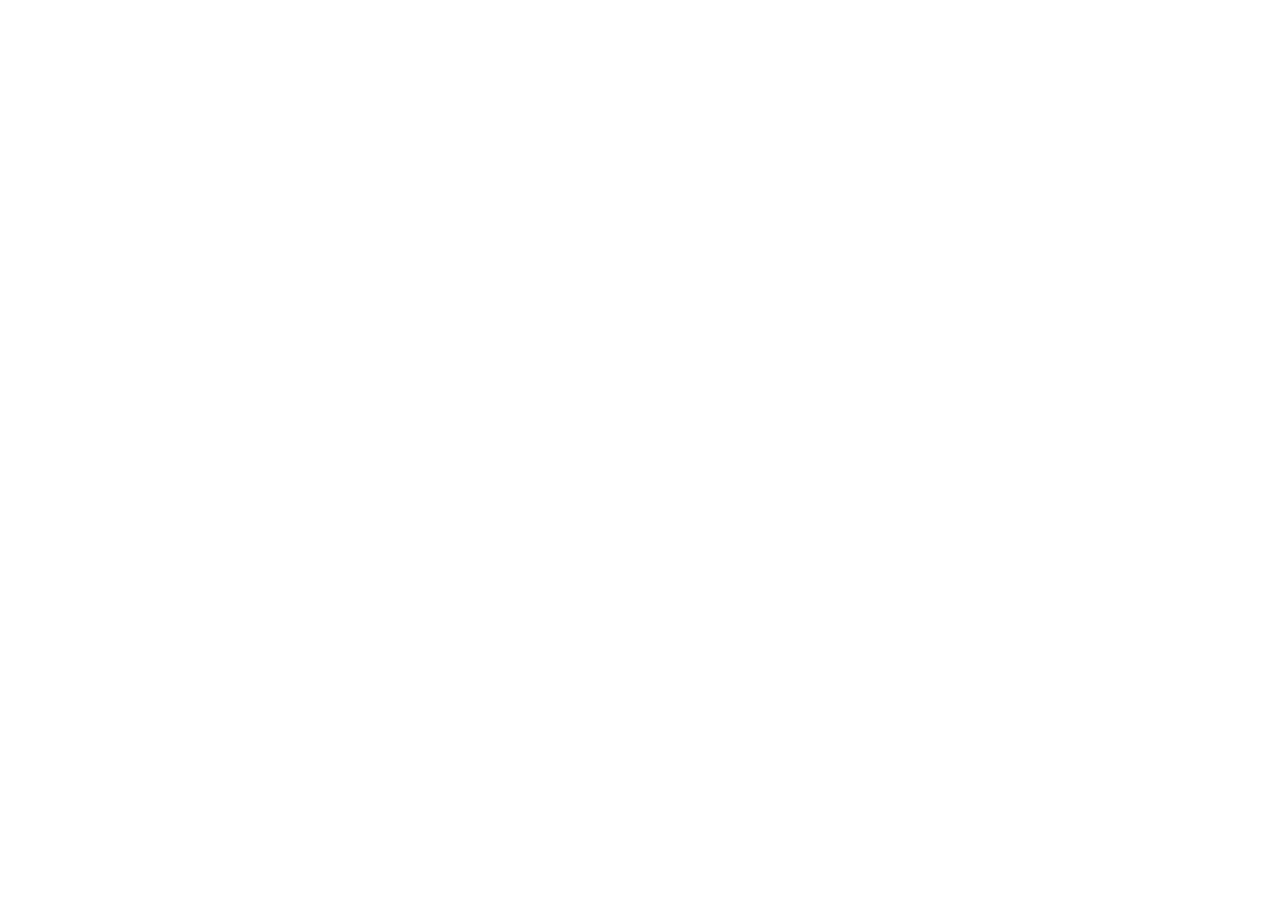
==== index.html @ 02e63d6b "teste" ====
<!DOCTYPE html>
<html lang="pt-br">
<head>
    <meta charset="UTF-8">
    <meta name="viewport" content="width=device-width, initial-scale=1.0">
    <title>Home</title>
    <script type="module" src="js/main.js"></script>
</head>
<body>
   <H1></H1>
</body>
</html>
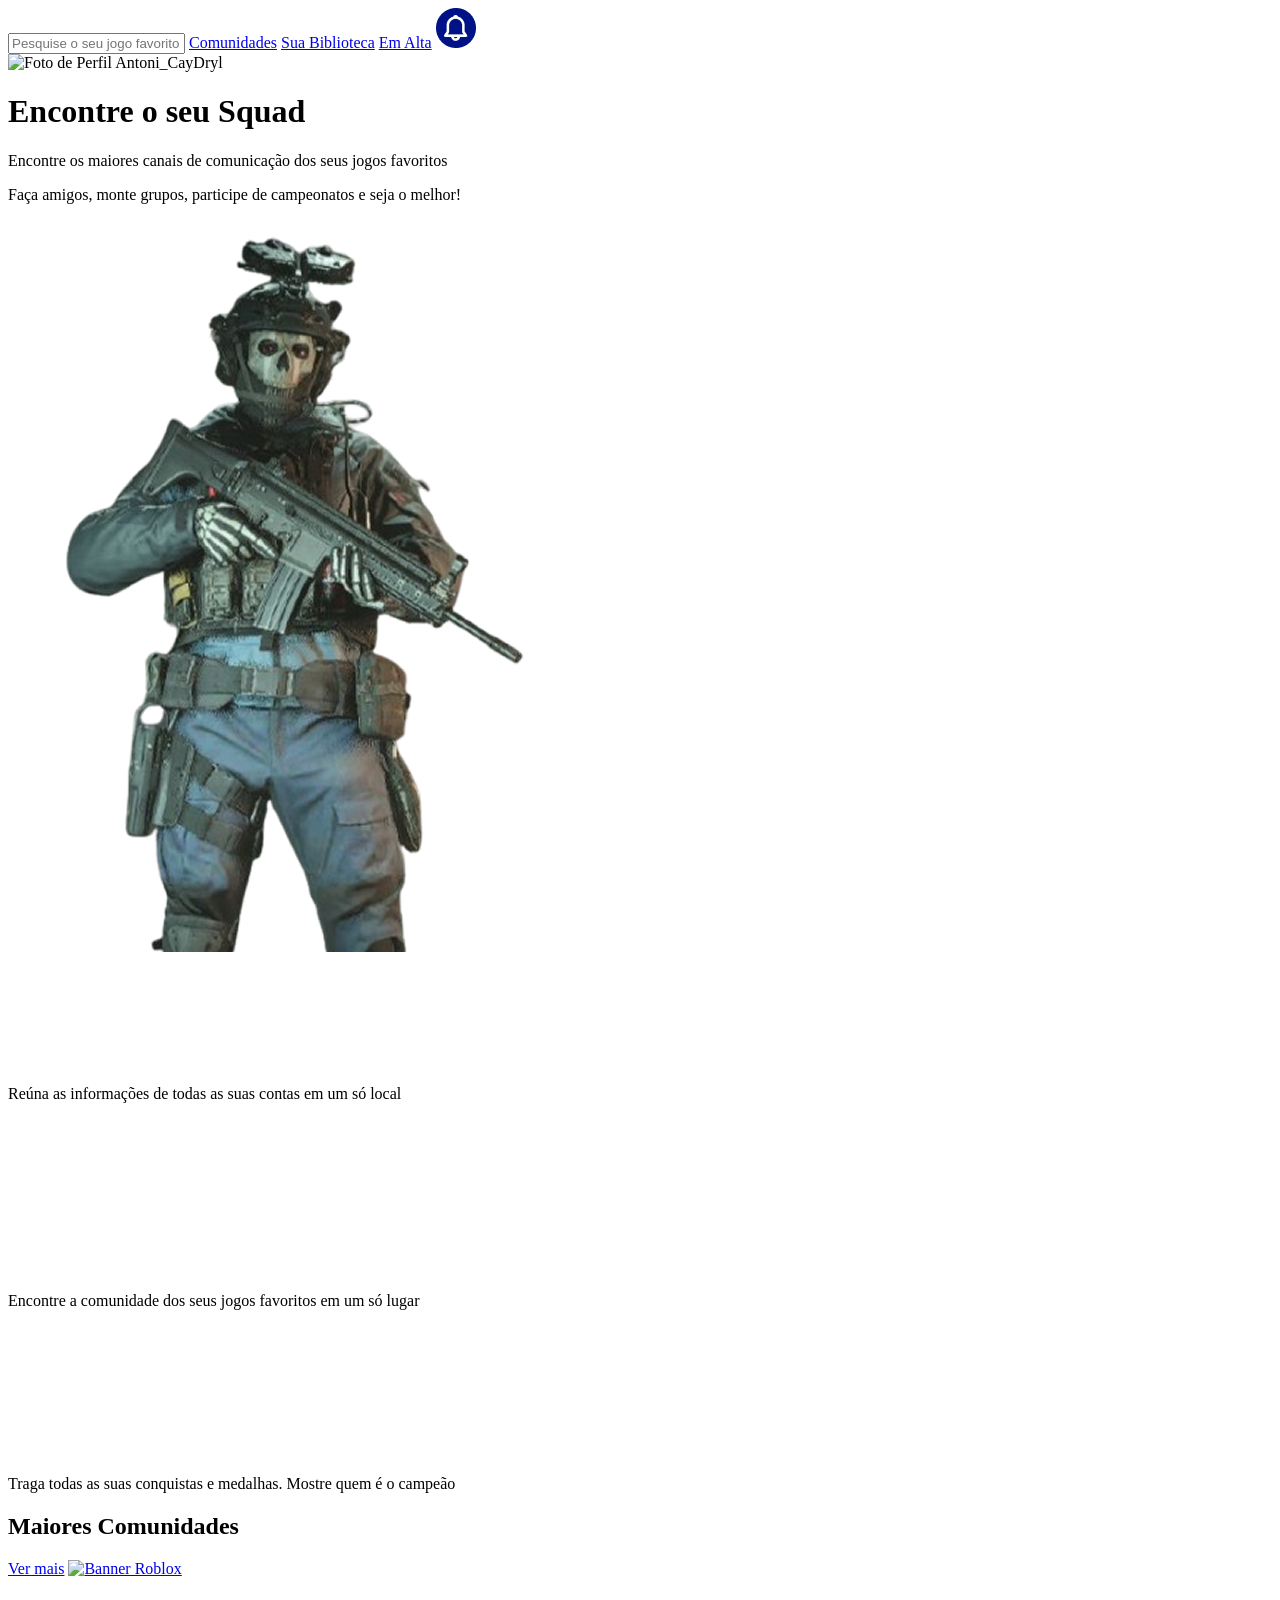
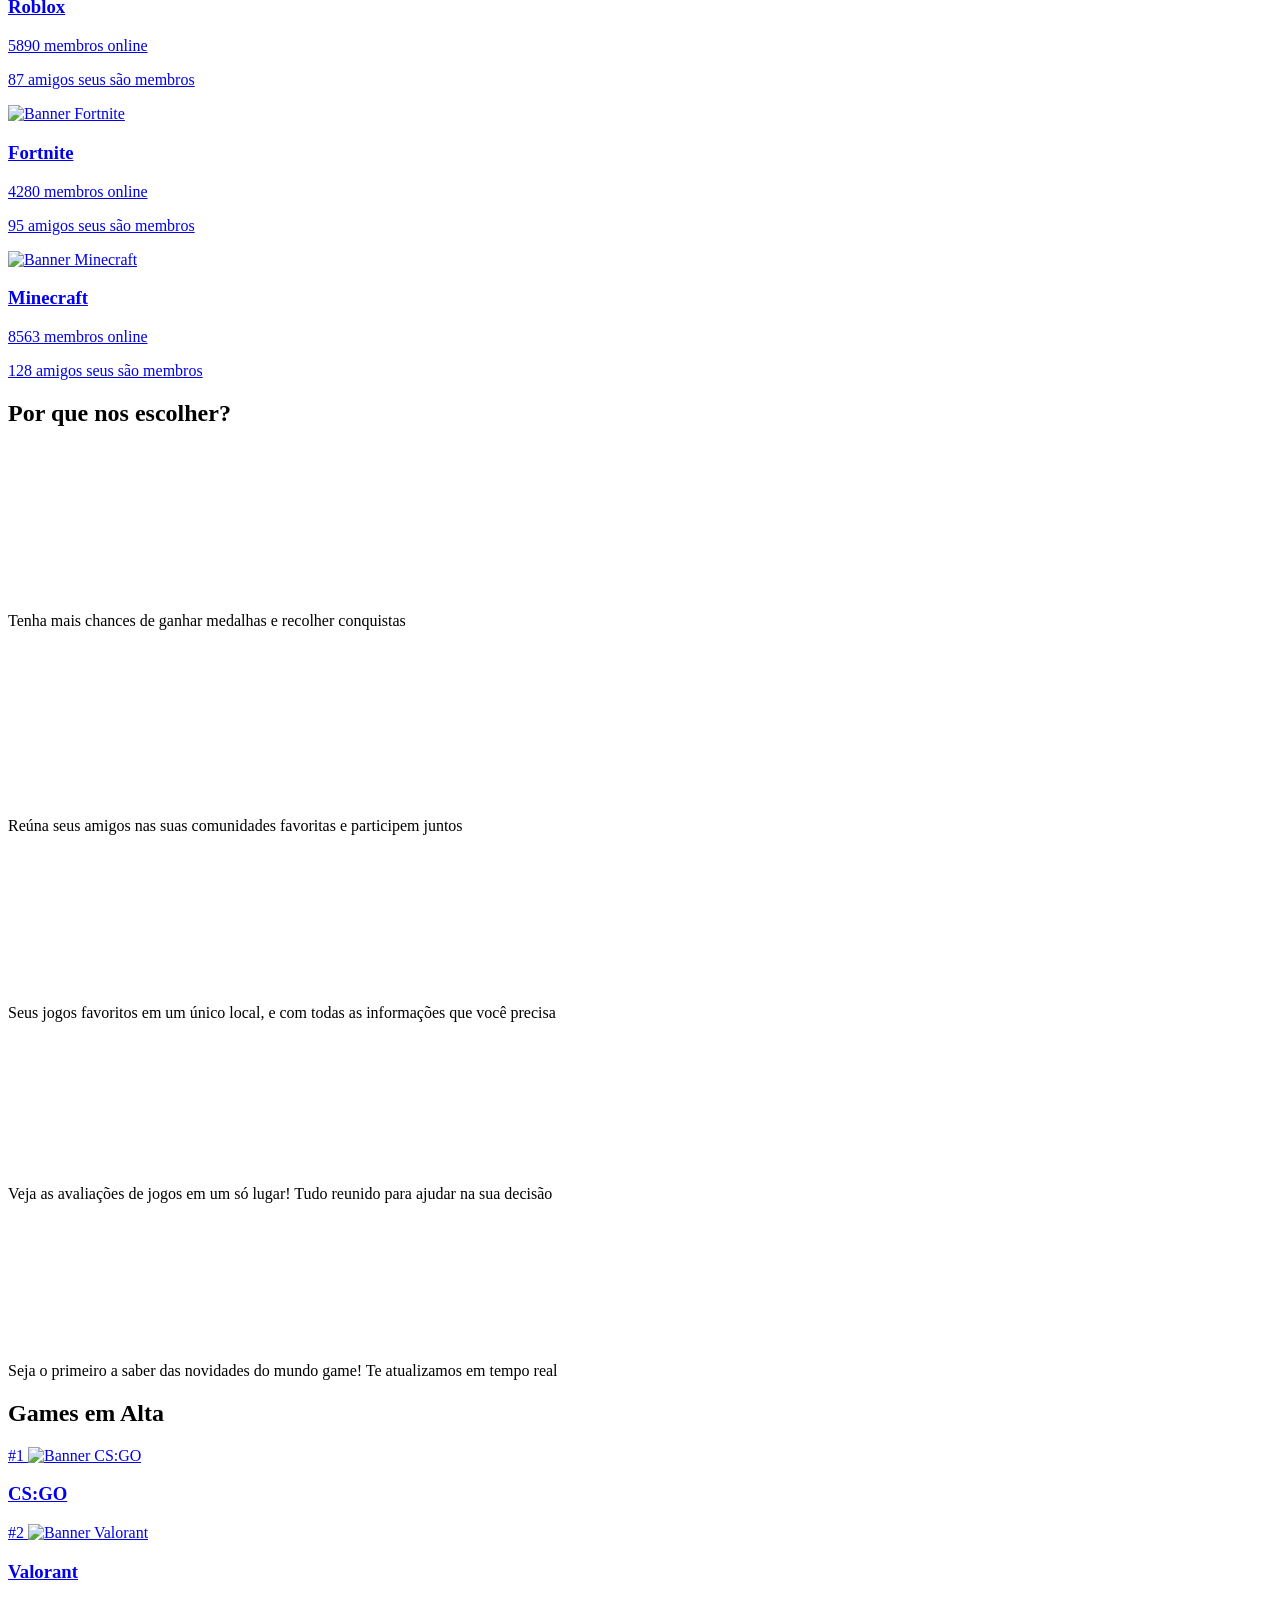
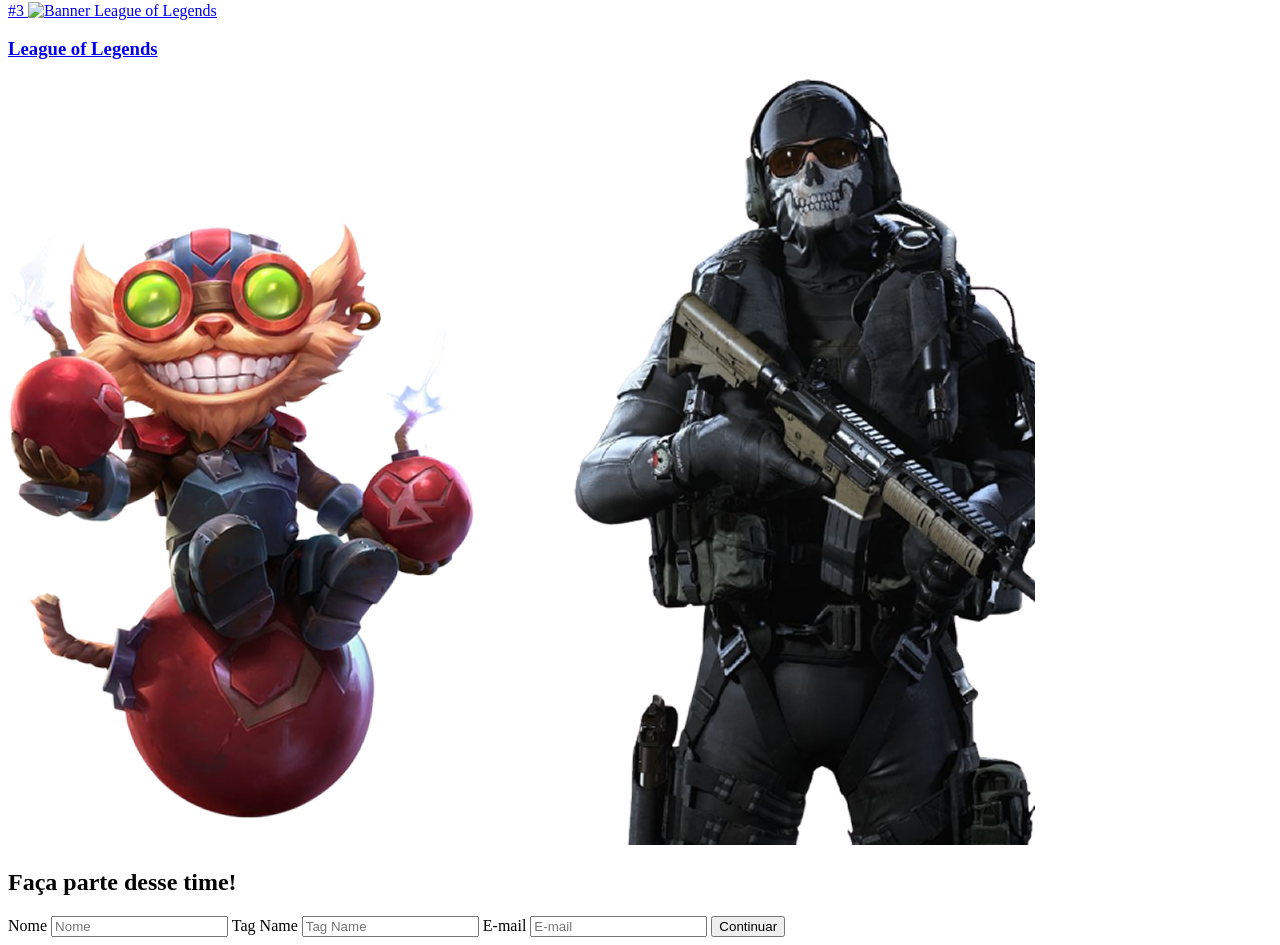
==== commit ad2e1414: "Feat: Pages HTML, Home HTML and Images" ====
--- a/index.html
+++ b/index.html
@@ -7,6 +7,149 @@
     <script type="module" src="js/main.js"></script>
 </head>
 <body>
-   <H1></H1>
+    
+    <nav>
+        <input id="pesquisa" type="text" placeholder="Pesquise o seu jogo favorito">
+ 
+        <a href="pages/comunidades.html">Comunidades</a>
+        <a href="pages/biblioteca.html">Sua Biblioteca</a>
+        <a href="pages/emAlta.html">Em Alta</a>
+ 
+        <img src="assets/notification-icon.png" alt="Ícone de Notificação">
+        
+        <div class="perfil">
+            <img src="assets/profile-photo-img.png" alt="Foto de Perfil">
+            <span>Antoni_CayDryl</span>
+        </div>
+    </nav>
+ 
+    <header>
+            <h1>Encontre o seu Squad</h1>
+            <p>Encontre os maiores canais de comunicação dos seus jogos favoritos</p>
+            <p>Faça amigos, monte grupos, participe de campeonatos e seja o melhor!</p>
+ 
+        <img src="assets/header-img.png" alt="Personagem Hero">
+    </header>
+ 
+    <section id="diferenciais">
+        <div class="diferenciais__card">
+                <img src="assets/riotGames-icon.png" alt="Logo Riot Games">
+                <img src="assets/epicgames-icon.png" alt="Logo Epic Games">
+                <img src="assets/steam-icon.png" alt="Logo Steam">
+            <p>Reúna as informações de todas as suas contas em um só local</p>
+        </div>
+ 
+        <div class="diferenciais__card">
+            <img src="assets/joystick-icon.png" alt="Ícone JoyStick">
+            <p>Encontre a comunidade dos seus jogos favoritos em um só lugar</p>
+        </div>
+ 
+        <div class="diferenciais__card">
+            <img src="assets/reward-icon.png" alt="Ícone de Recompensa">
+            <p>Traga todas as suas conquistas e medalhas. Mostre quem é o campeão</p>
+        </div>
+    </section>
+ 
+    <section id="maiores-comunidades">
+            <h2>Maiores Comunidades</h2>
+            <a href="pages/comunidades.html">Ver mais</a>
+ 
+            <a href="#">
+                <img src="#" alt="Banner Roblox">
+                    <h3>Roblox</h3>
+                    <p>5890 membros online</p>
+                    <p>87 amigos seus são membros</p>
+            </a>
+ 
+            <a href="#">
+                <img src="#" alt="Banner Fortnite">
+                    <h3>Fortnite</h3>
+                    <p>4280 membros online</p>
+                    <p>95 amigos seus são membros</p>
+            </a>
+ 
+            <a href="#">
+                <img src="#" alt="Banner Minecraft">
+                    <h3>Minecraft</h3>
+                    <p>8563 membros online</p>
+                    <p>128 amigos seus são membros</p>
+            </a>
+    </section>
+
+    <section id="motivo">
+        <h2>Por que nos escolher?</h2>
+ 
+            <div class="motivo__card">
+                <img src="assets/medal-icon.png" alt="Ícone Medalha">
+                <p>Tenha mais chances de ganhar medalhas e recolher conquistas</p>
+            </div>
+ 
+            <div class="motivo__card">
+                <img src="assets/people-icon.png" alt="Ícone Pessoas">
+                <p>Reúna seus amigos nas suas comunidades favoritas e participem juntos</p>
+            </div>
+ 
+            <div class="motivo__card">
+                <img src="assets/joystick2-icon.png" alt="Ícone Controle">
+                <p>Seus jogos favoritos em um único local, e com todas as informações que você precisa</p>
+            </div>
+ 
+            <div class="motivo__card">
+                <img src="assets/comment-icon.png" alt="Ícone Comentário">
+                <p>Veja as avaliações de jogos em um só lugar! Tudo reunido para ajudar na sua decisão</p>
+            </div>
+ 
+            <div class="motivo__card">
+                <img src="assets/information-icon.png" alt="Ícone de Informação">
+                <p>Seja o primeiro a saber das novidades do mundo game! Te atualizamos em tempo real</p>
+            </div>
+    </section>
+
+    <section id="games-em-alta">
+        <h2>Games em Alta</h2>
+ 
+            <a href="#">
+                <span class="games-em-alta__ranking">#1</span>
+                <img src="#" alt="Banner CS:GO">
+                <h3>CS:GO</h3>
+            </a>
+ 
+            <a href="#">
+                <span class="games-em-alta__ranking">#2</span>
+                <img src="#" alt="Banner Valorant">
+                <h3>Valorant</h3>
+            </a>
+ 
+            <a href="#">
+                <span class="games-em-alta__ranking">#3</span>
+                <img src="#" alt="Banner League of Legends">
+                <h3>League of Legends</h3>
+            </a>
+    </section>
+
+    <section id="cadastro">
+        <img src="assets/characterZiggs-img.png" alt="Personagem Ziggs">
+        <img src="assets/characterGhost-img.png" alt="Personagem">
+ 
+            <h2>Faça parte desse time!</h2>
+ 
+            <form action="#" method="post">
+                    <label for="nome">Nome</label>
+                    <input type="text" id="nome" name="nome" placeholder="Nome" required>
+         
+                    <label for="tagName">Tag Name</label>
+                    <input type="text" id="tagName" name="tagName" placeholder="Tag Name" required>
+   
+                    <label for="email">E-mail</label>
+                    <input type="email" id="email" name="email" placeholder="E-mail" required>
+                <button type="submit">Continuar</button>
+            </form>
+    </section>
+ 
+ 
+    <footer>
+
+    </footer>
+ 
 </body>
 </html>
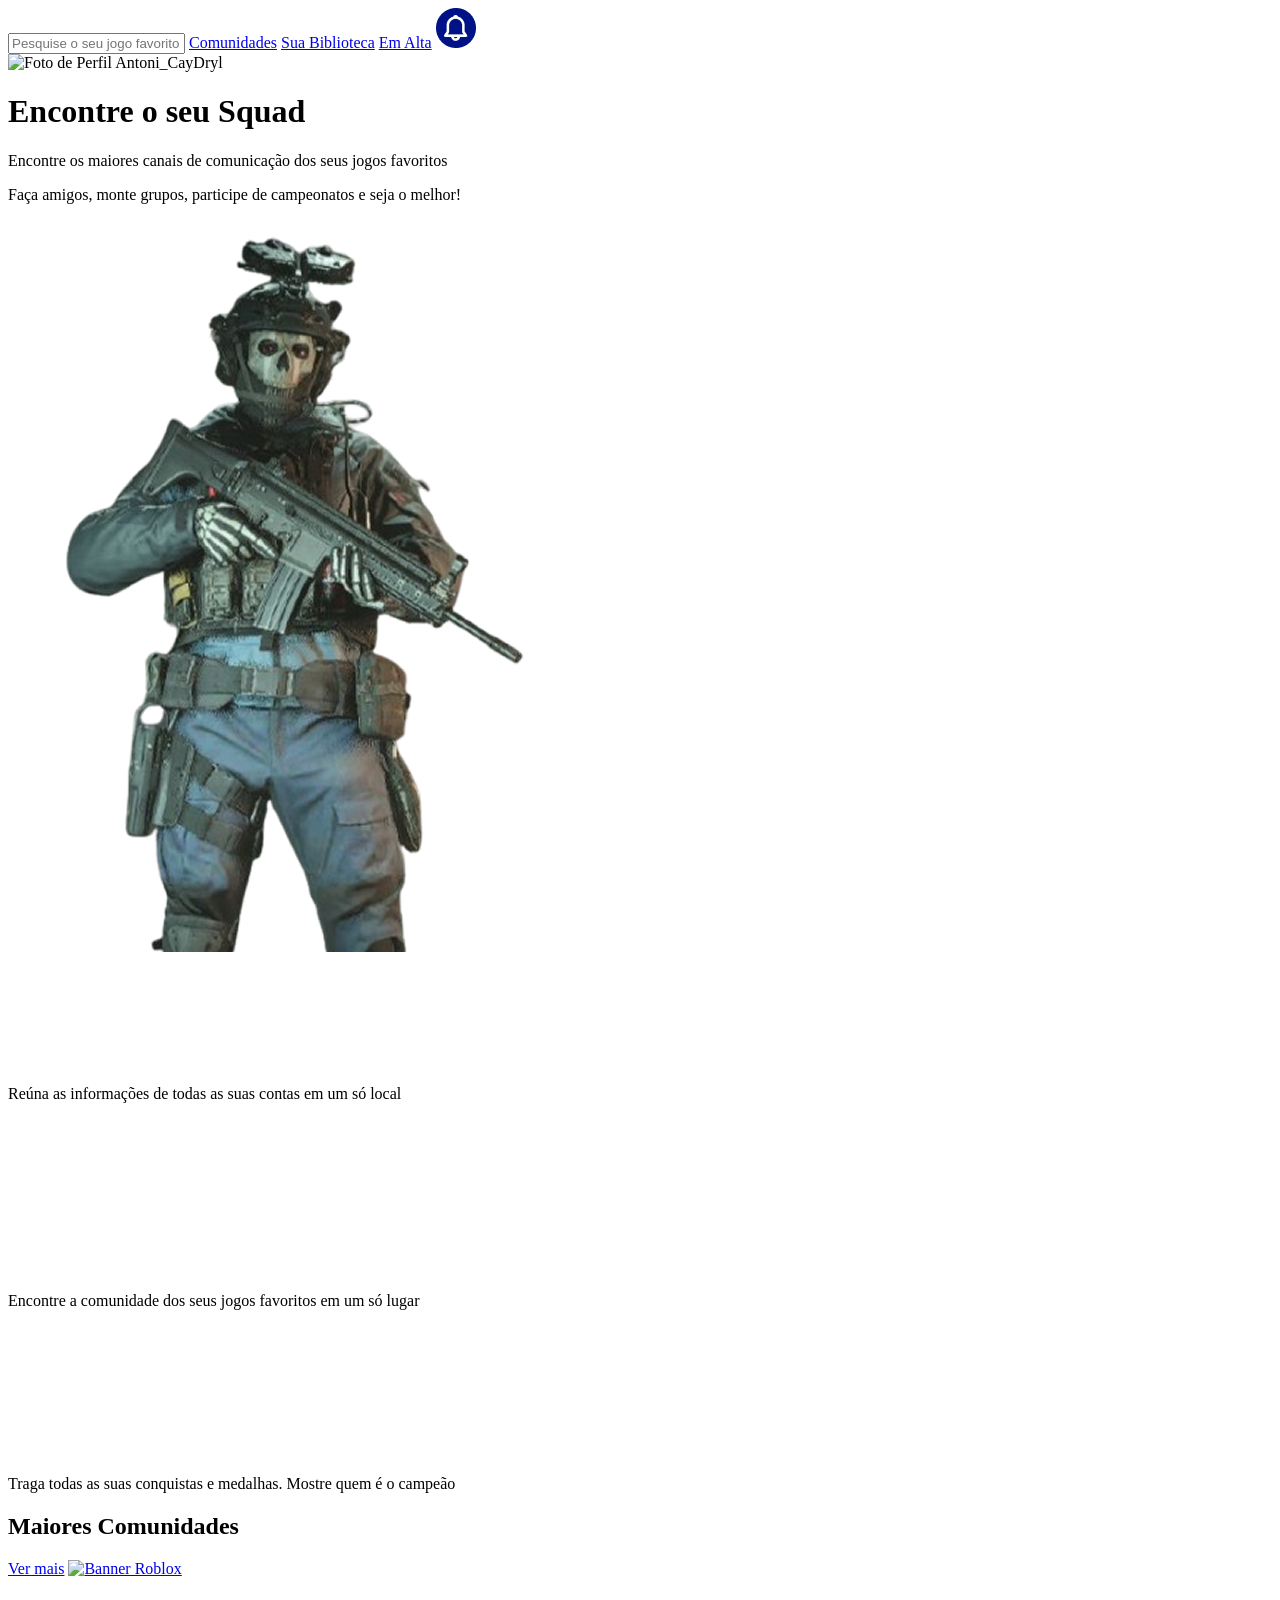
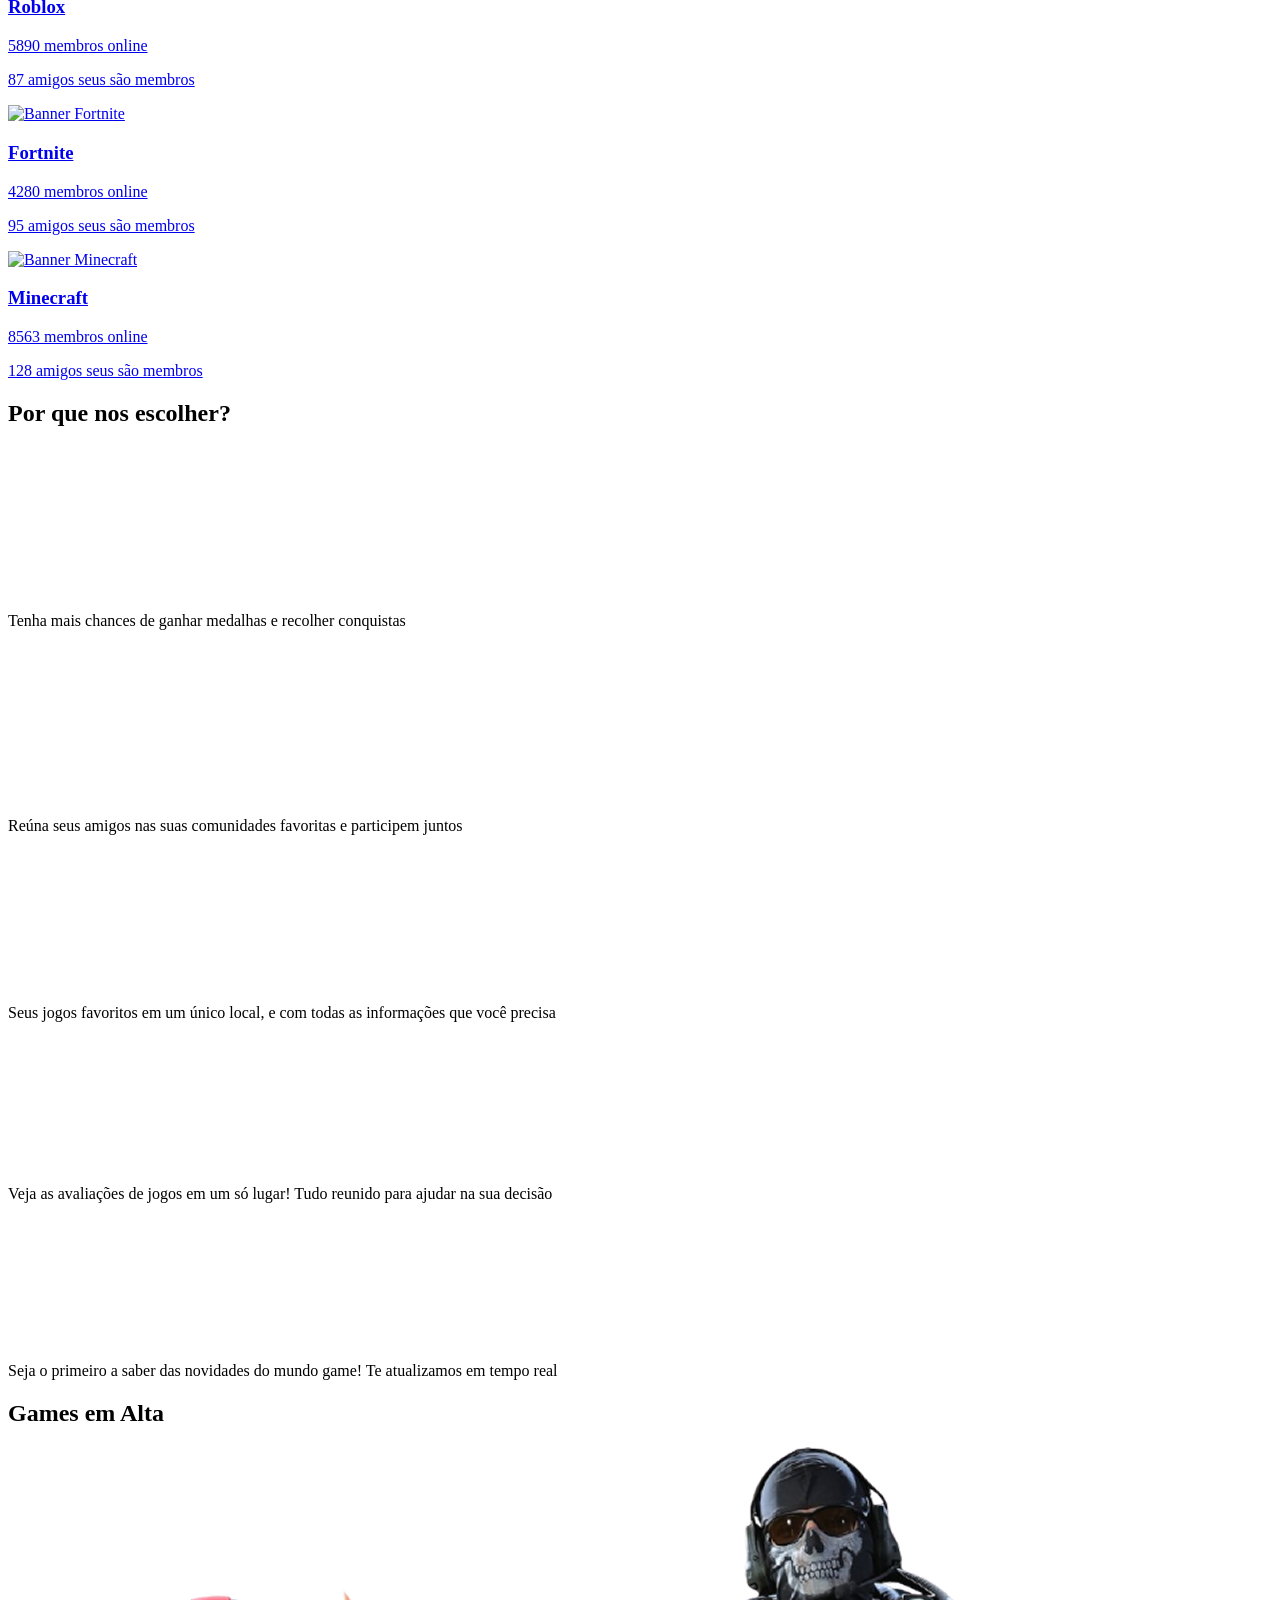
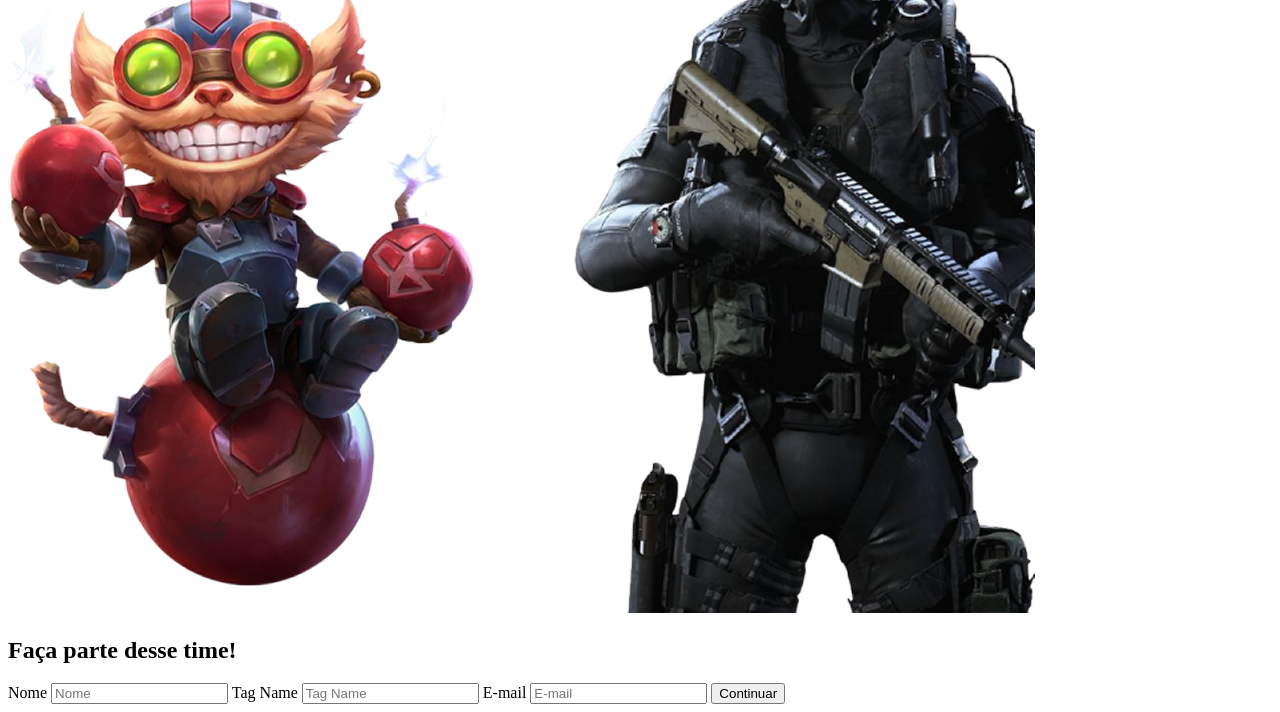
==== commit 6787781c: "feat: api request render featured games" ====
--- a/index.html
+++ b/index.html
@@ -107,7 +107,7 @@
 
     <section id="games-em-alta">
         <h2>Games em Alta</h2>
- 
+        <!--  
             <a href="#">
                 <span class="games-em-alta__ranking">#1</span>
                 <img src="#" alt="Banner CS:GO">
@@ -124,7 +124,8 @@
                 <span class="games-em-alta__ranking">#3</span>
                 <img src="#" alt="Banner League of Legends">
                 <h3>League of Legends</h3>
-            </a>
+            </a> 
+        -->
     </section>
 
     <section id="cadastro">
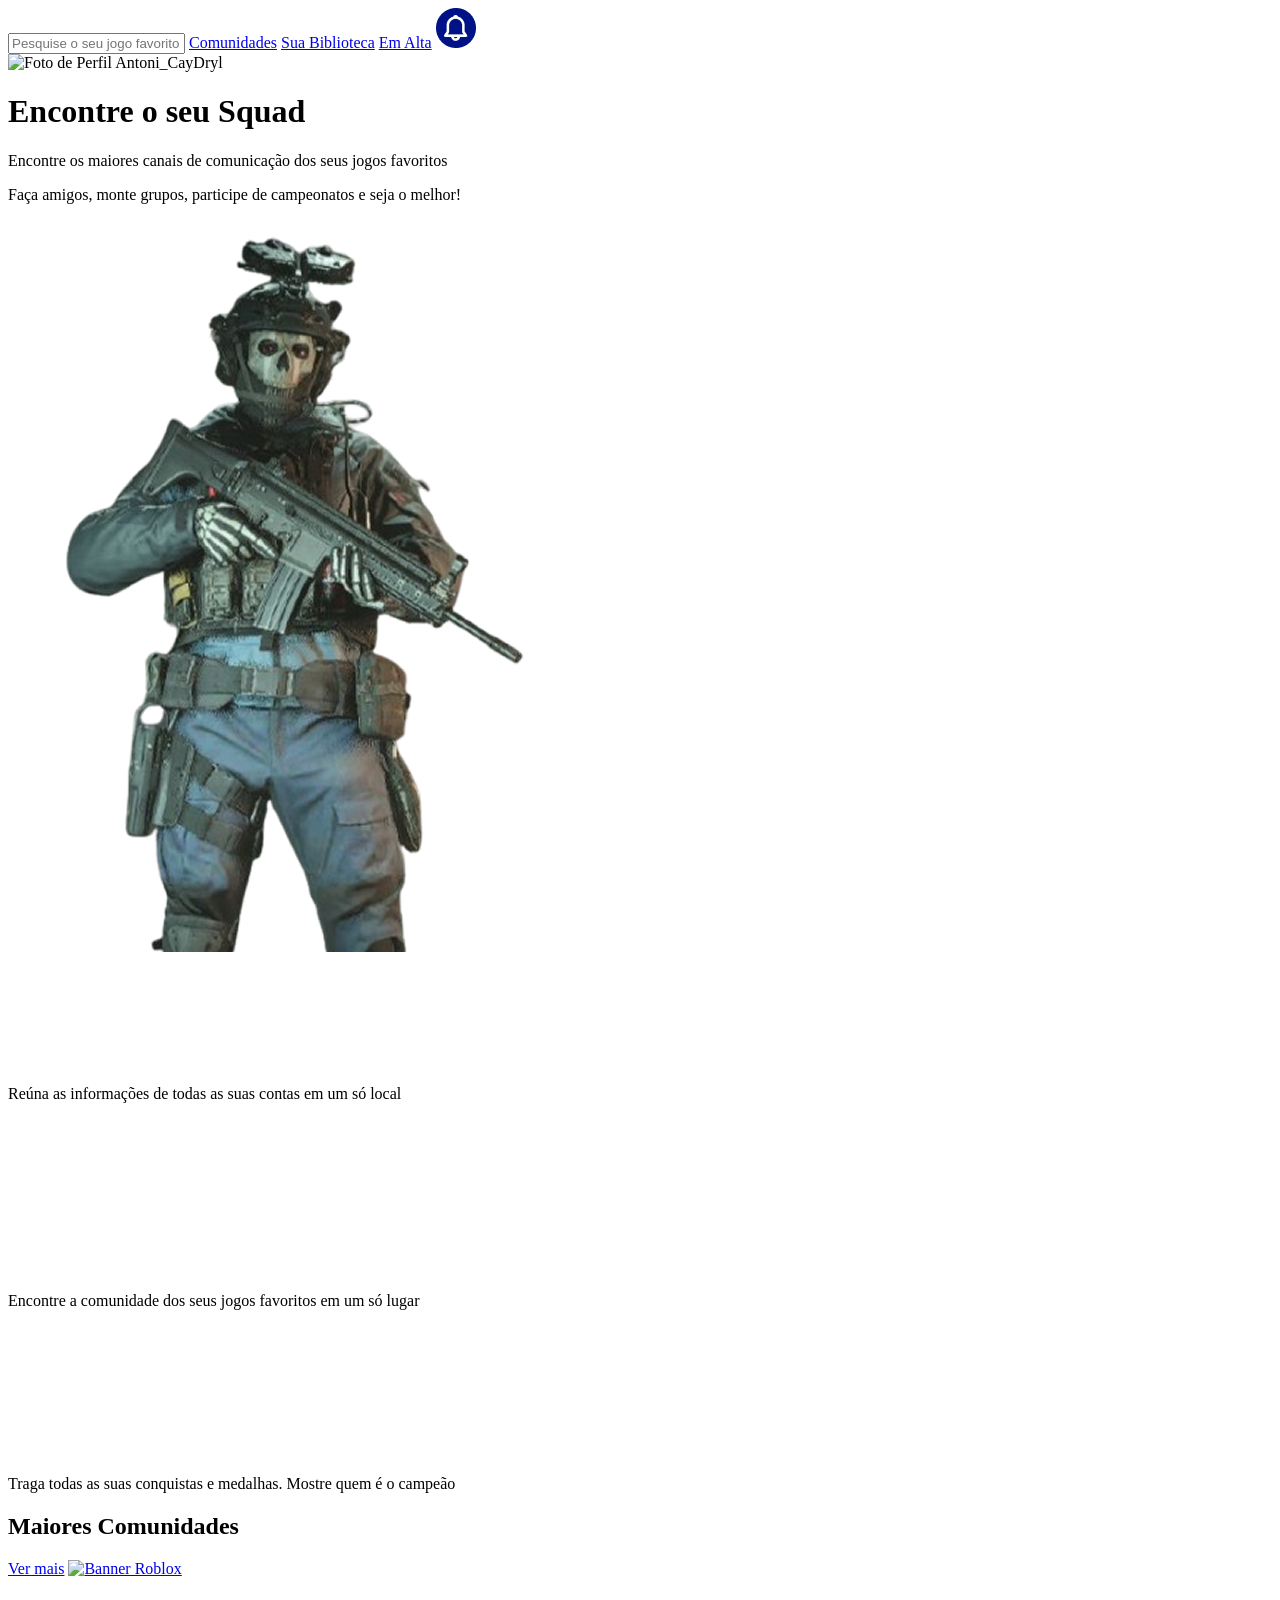
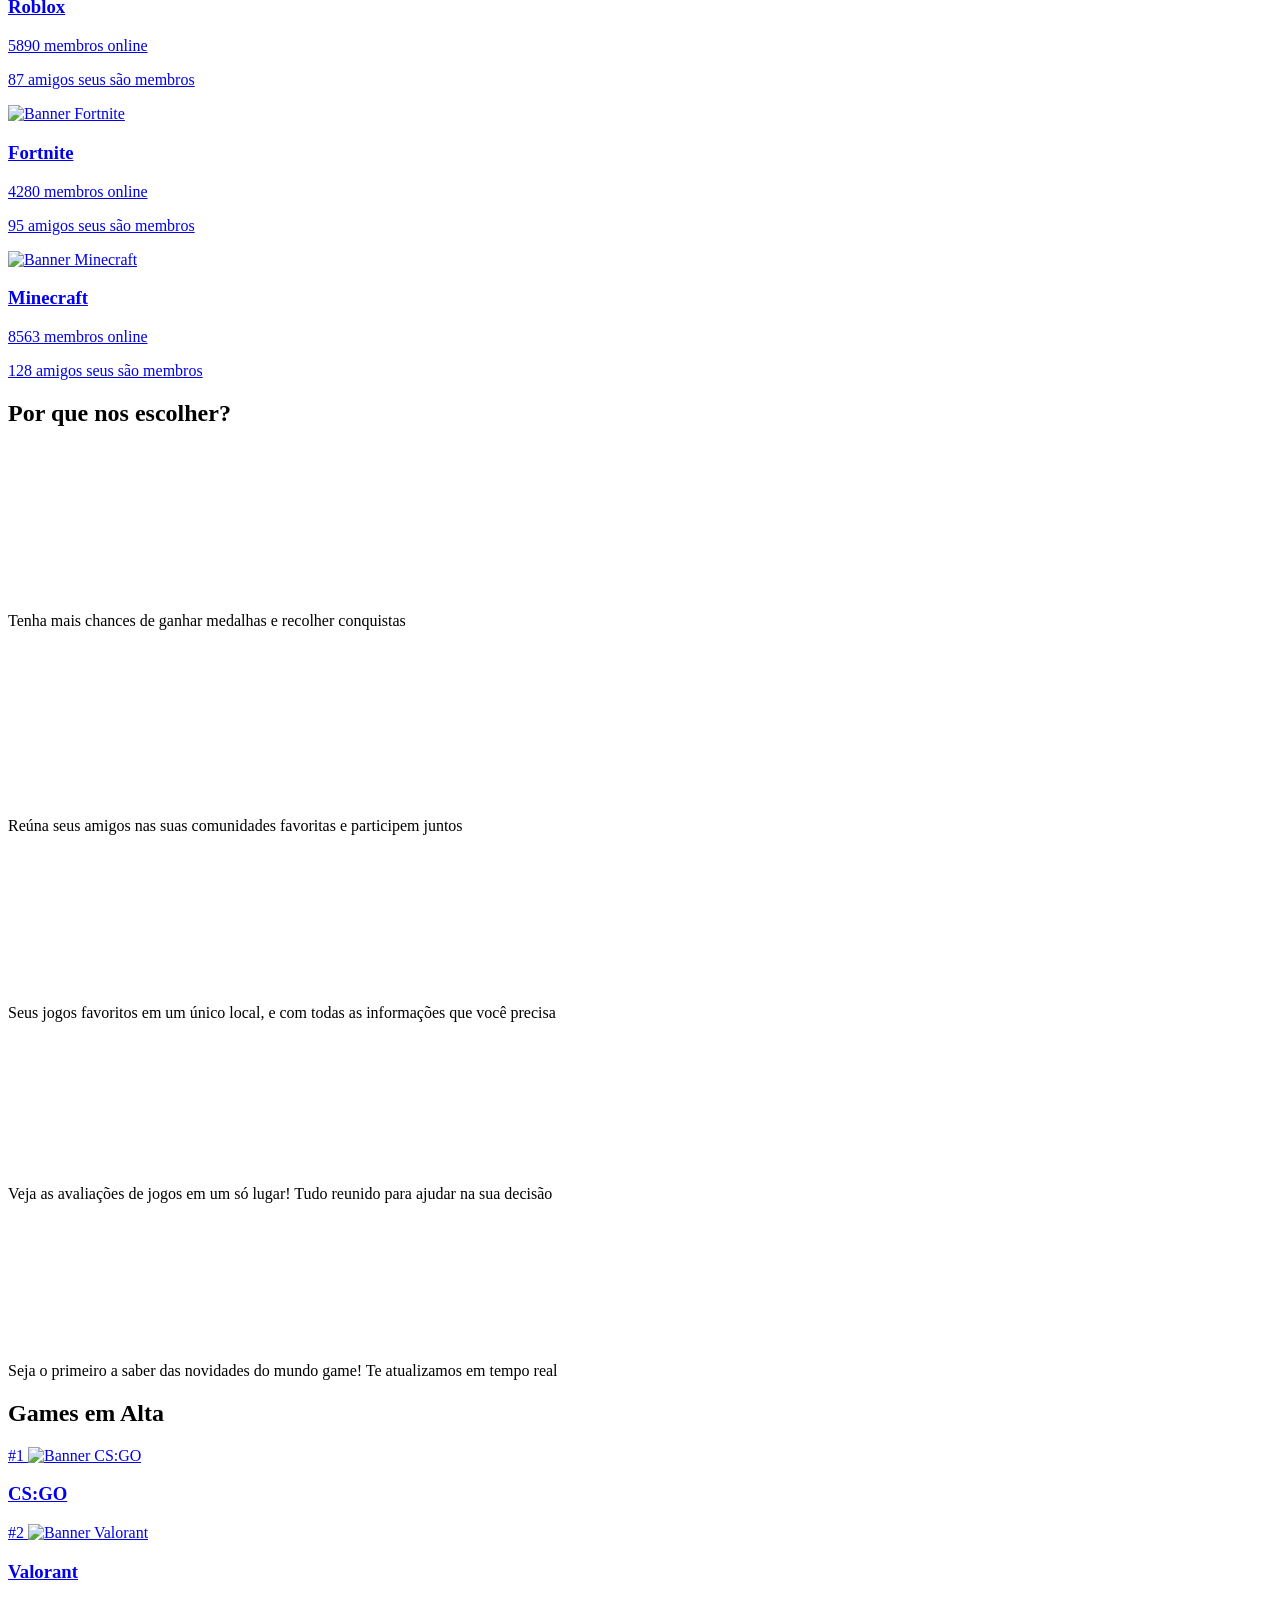
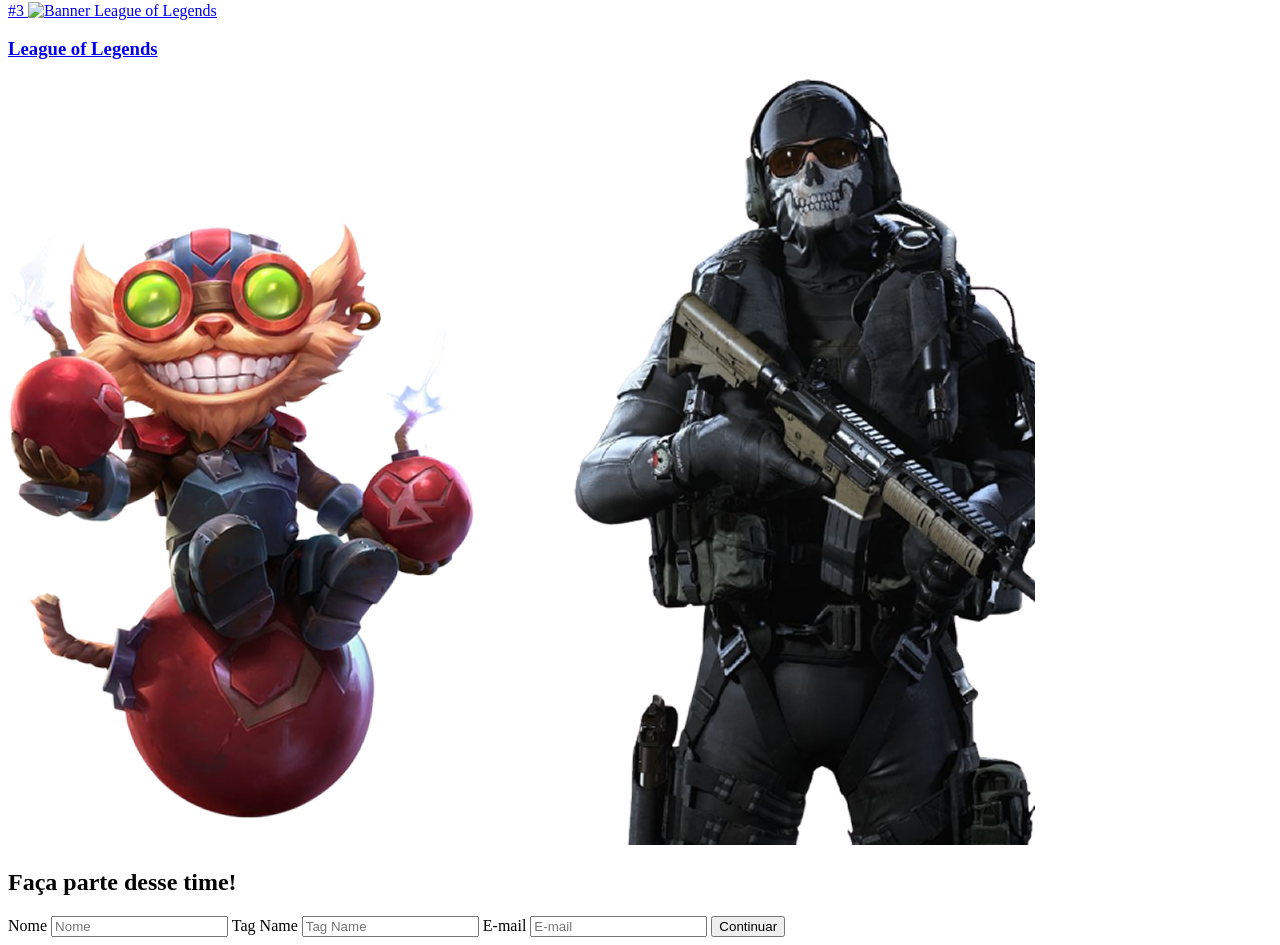
==== commit d326b9b0: "cards home css" ====
--- a/index.html
+++ b/index.html
@@ -4,10 +4,13 @@
     <meta charset="UTF-8">
     <meta name="viewport" content="width=device-width, initial-scale=1.0">
     <title>Home</title>
+    <link rel="stylesheet" href="css/index.css">
     <script type="module" src="js/main.js"></script>
+
+
 </head>
 <body>
-    
+
     <nav>
         <input id="pesquisa" type="text" placeholder="Pesquise o seu jogo favorito">
  
@@ -78,7 +81,7 @@
 
     <section id="motivo">
         <h2>Por que nos escolher?</h2>
- 
+        <div class="motivo__card__container">
             <div class="motivo__card">
                 <img src="assets/medal-icon.png" alt="Ícone Medalha">
                 <p>Tenha mais chances de ganhar medalhas e recolher conquistas</p>
@@ -93,7 +96,7 @@
                 <img src="assets/joystick2-icon.png" alt="Ícone Controle">
                 <p>Seus jogos favoritos em um único local, e com todas as informações que você precisa</p>
             </div>
- 
+            
             <div class="motivo__card">
                 <img src="assets/comment-icon.png" alt="Ícone Comentário">
                 <p>Veja as avaliações de jogos em um só lugar! Tudo reunido para ajudar na sua decisão</p>
@@ -103,11 +106,12 @@
                 <img src="assets/information-icon.png" alt="Ícone de Informação">
                 <p>Seja o primeiro a saber das novidades do mundo game! Te atualizamos em tempo real</p>
             </div>
+        </div>
     </section>
 
     <section id="games-em-alta">
         <h2>Games em Alta</h2>
-        <!--  
+ 
             <a href="#">
                 <span class="games-em-alta__ranking">#1</span>
                 <img src="#" alt="Banner CS:GO">
@@ -124,8 +128,7 @@
                 <span class="games-em-alta__ranking">#3</span>
                 <img src="#" alt="Banner League of Legends">
                 <h3>League of Legends</h3>
-            </a> 
-        -->
+            </a>
     </section>
 
     <section id="cadastro">
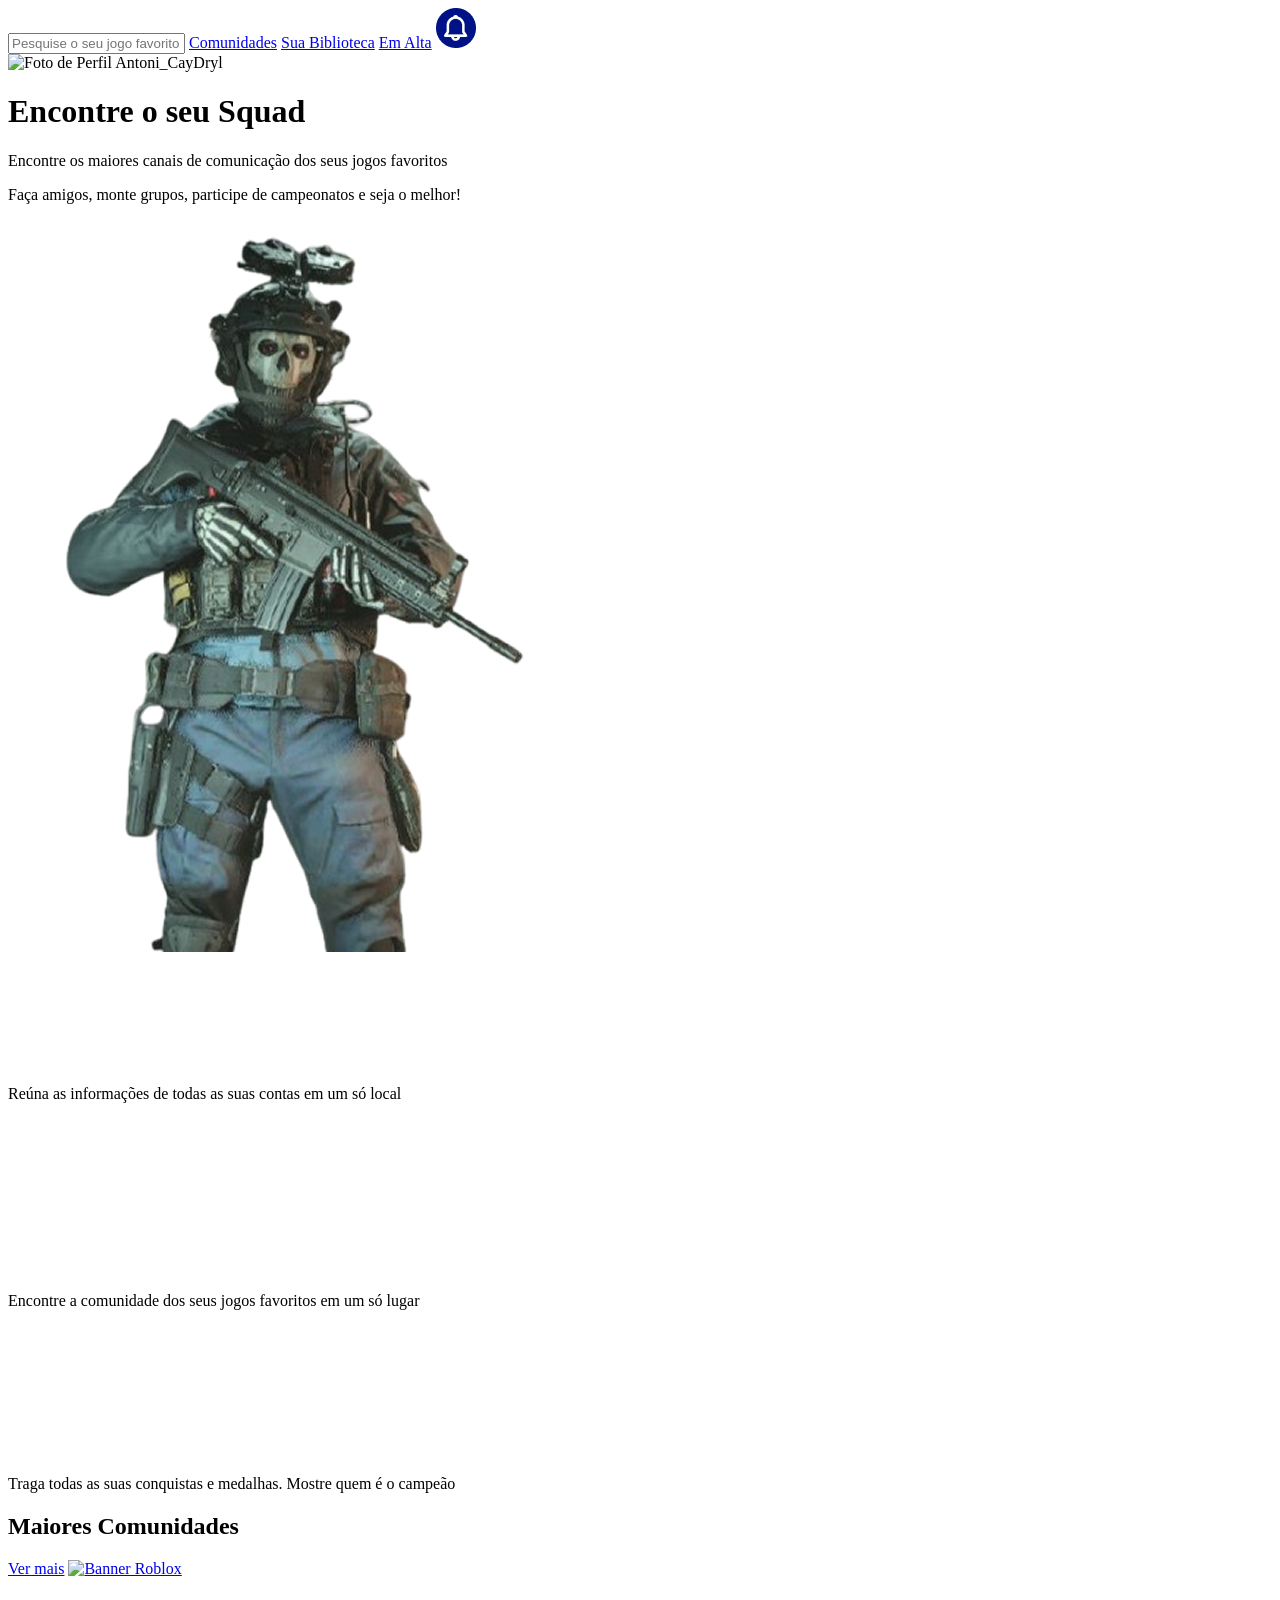
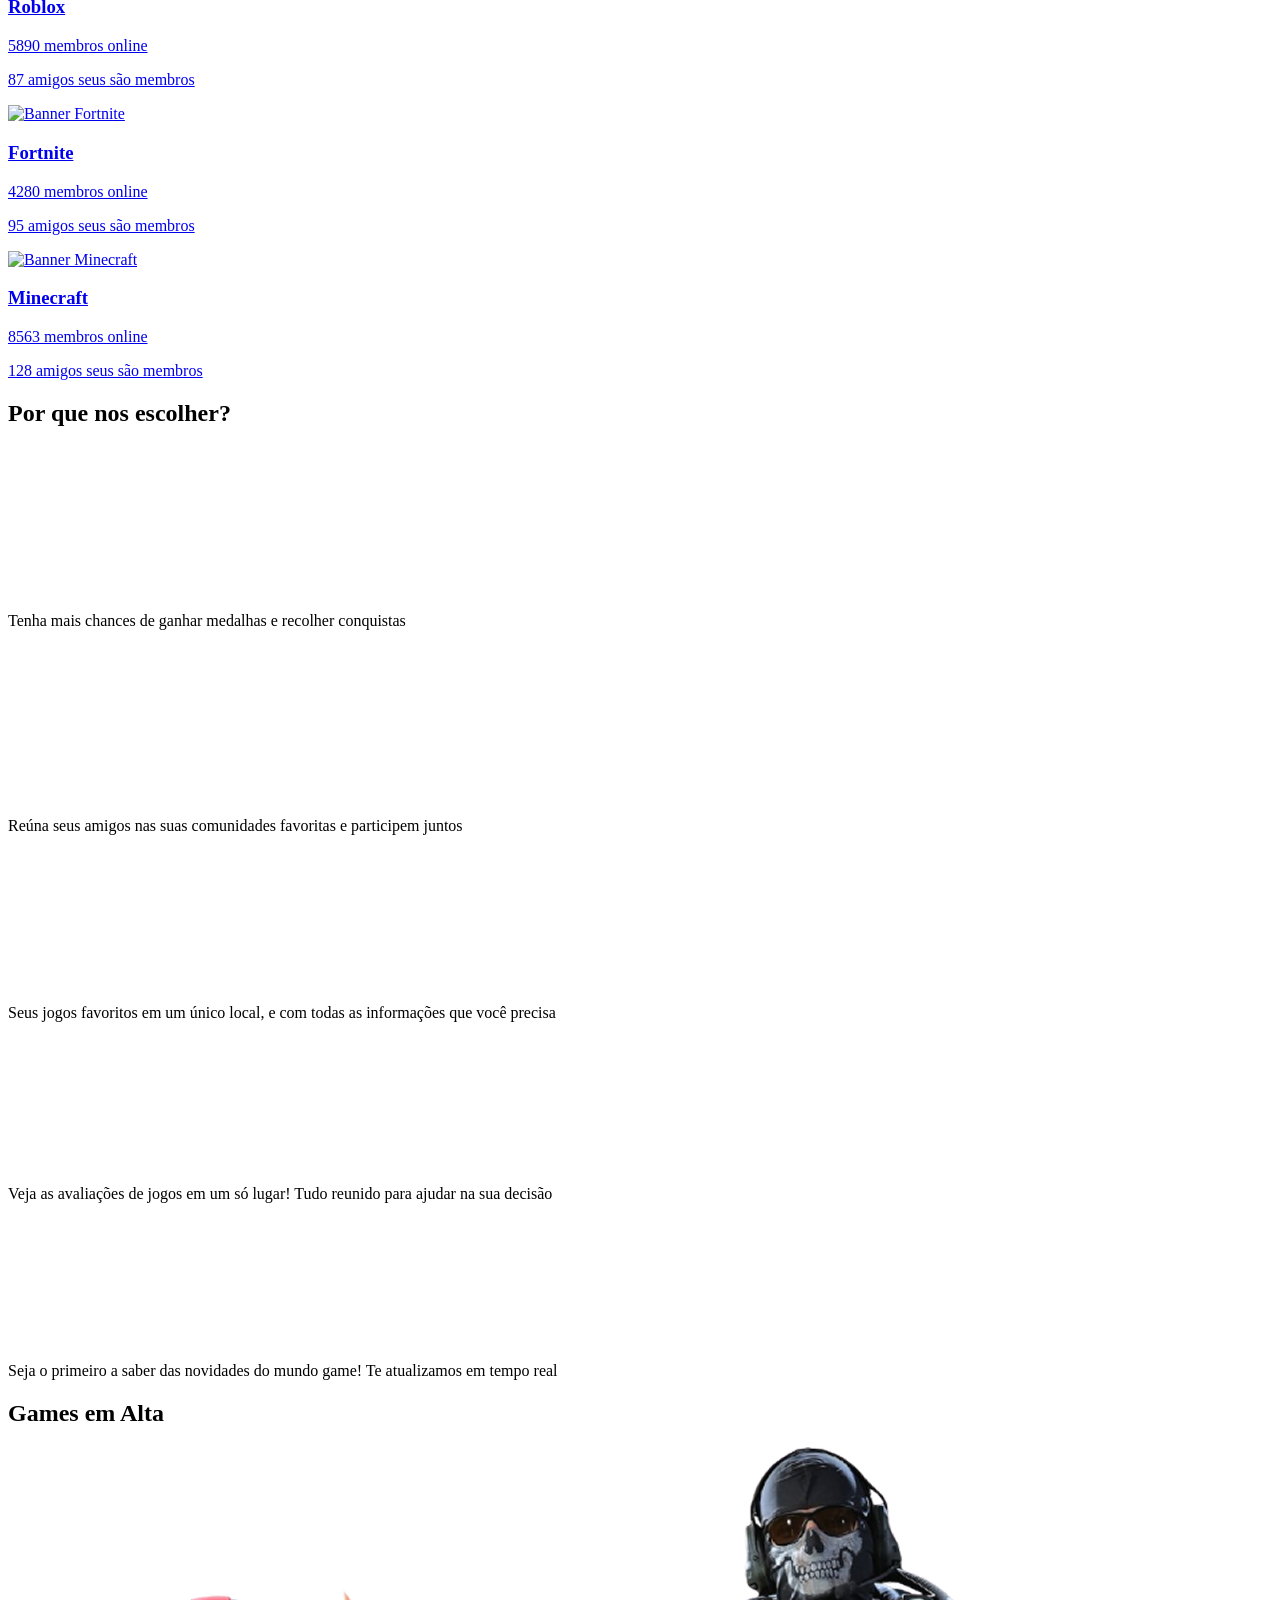
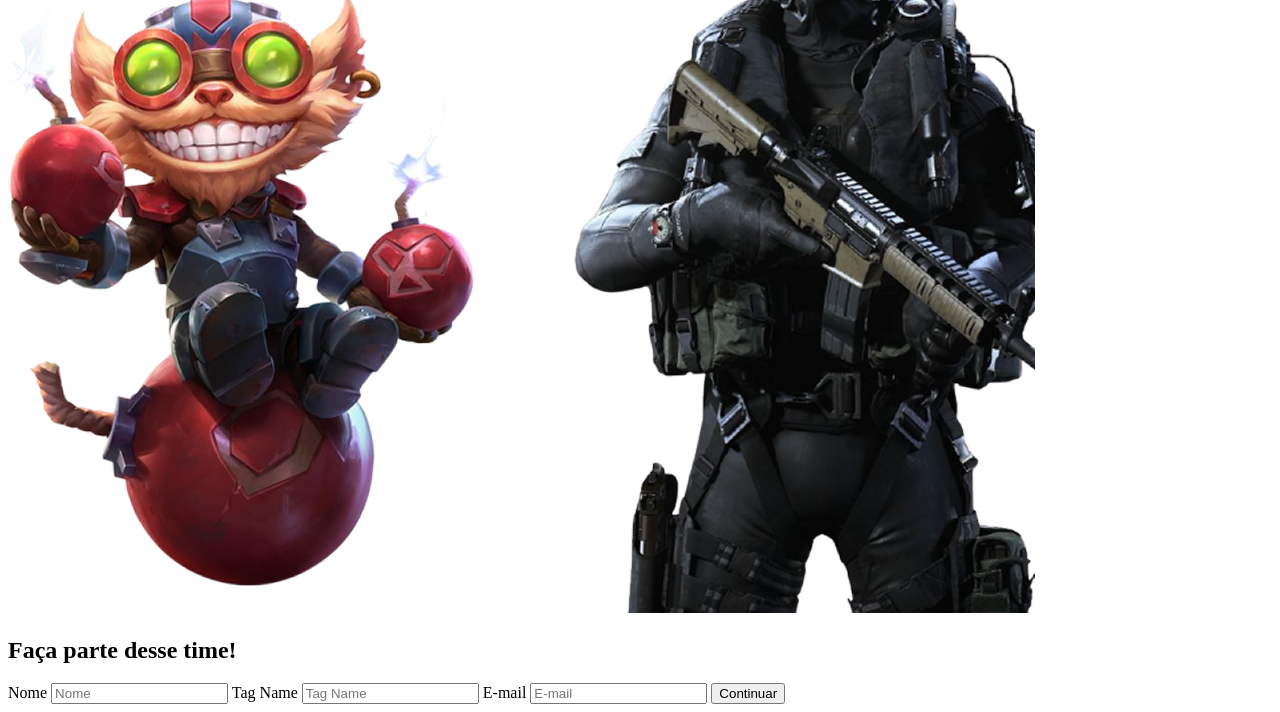
==== commit ed7dda98: "Css home cards" ====
--- a/index.html
+++ b/index.html
@@ -111,7 +111,7 @@
 
     <section id="games-em-alta">
         <h2>Games em Alta</h2>
- 
+        <!--  
             <a href="#">
                 <span class="games-em-alta__ranking">#1</span>
                 <img src="#" alt="Banner CS:GO">
@@ -128,7 +128,8 @@
                 <span class="games-em-alta__ranking">#3</span>
                 <img src="#" alt="Banner League of Legends">
                 <h3>League of Legends</h3>
-            </a>
+            </a> 
+        -->
     </section>
 
     <section id="cadastro">
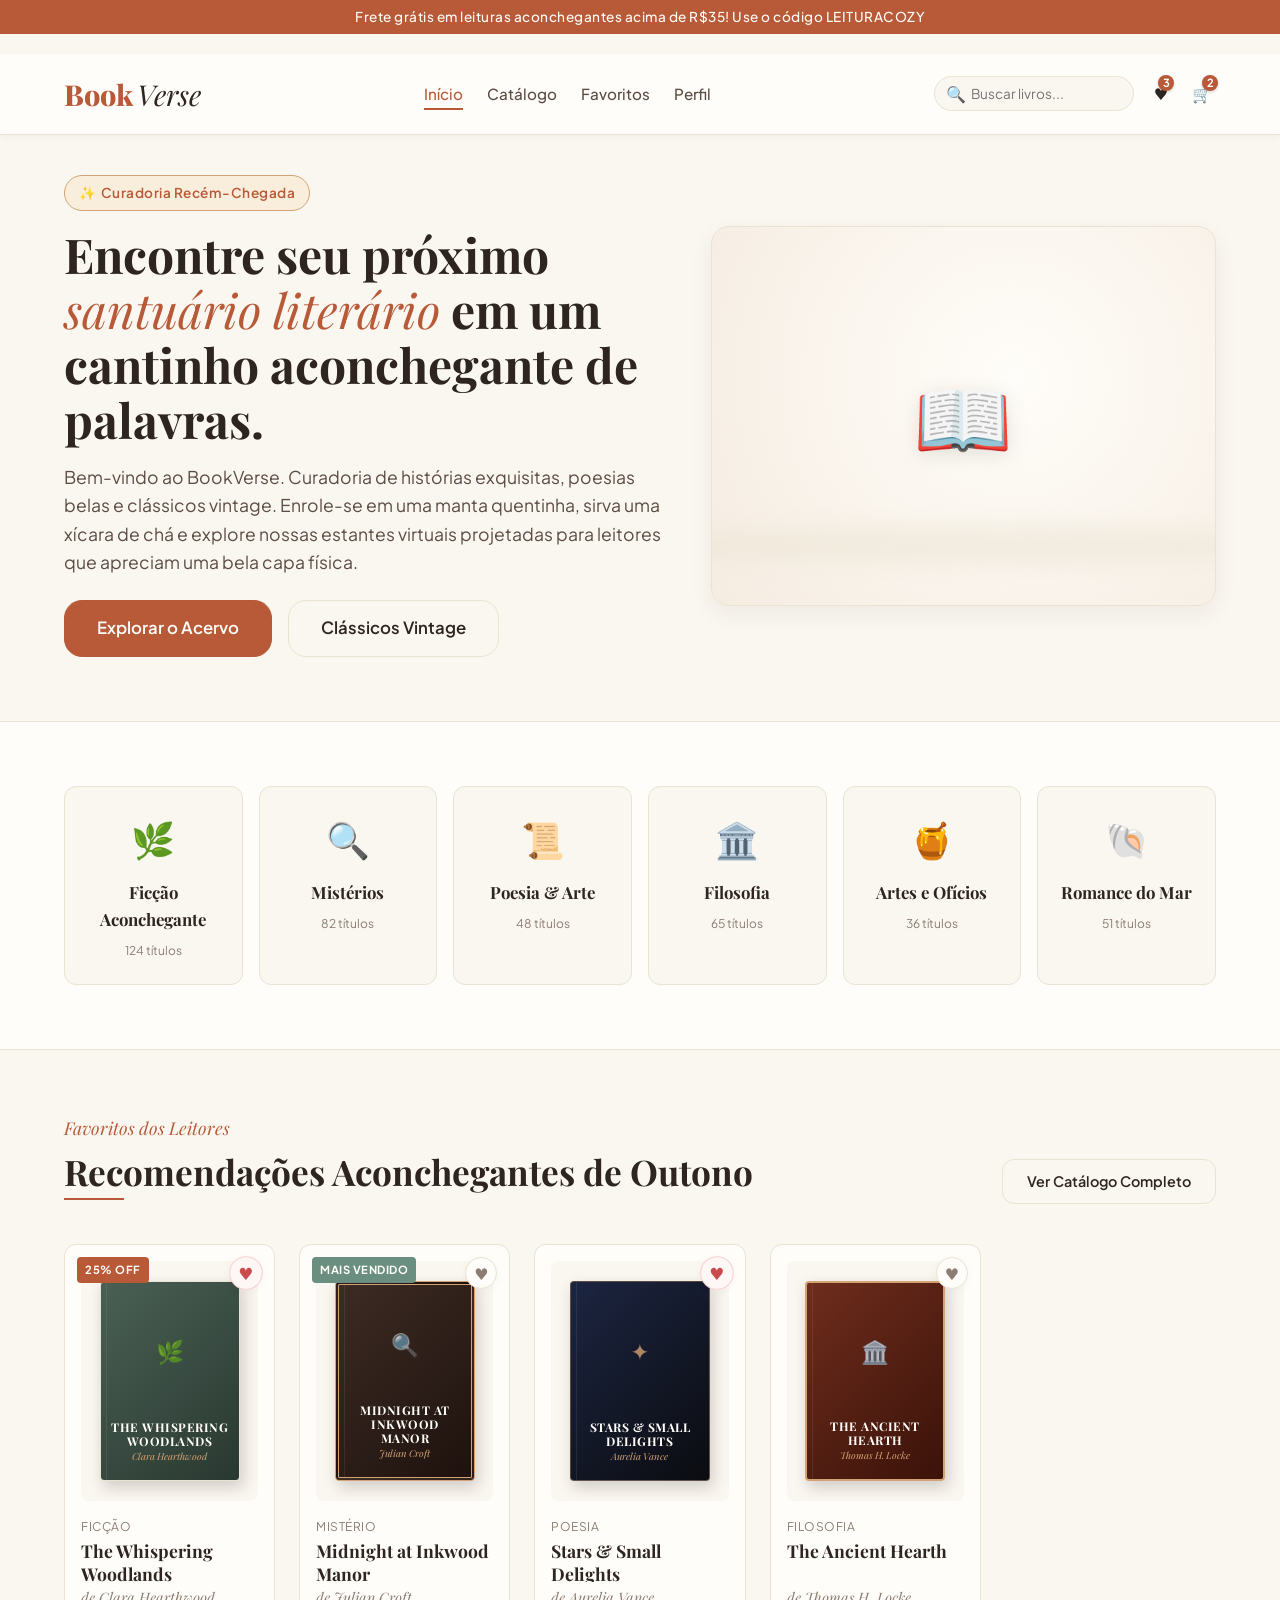
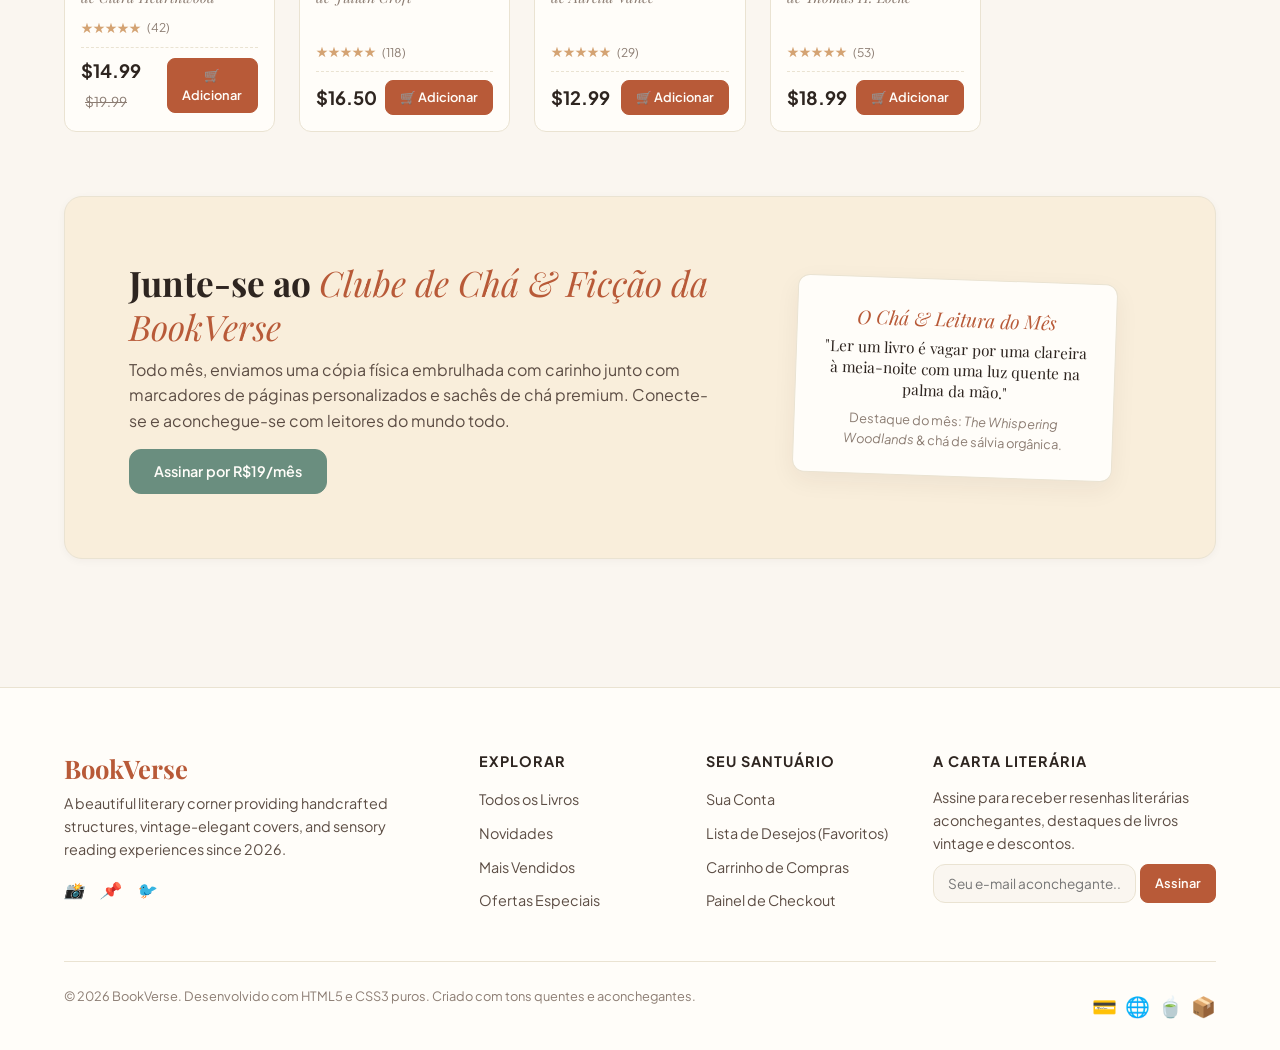
==== commit 15441434: "feat: ajustes para começar o js de carrinho" ====
--- a/index.html
+++ b/index.html
@@ -1,160 +1,315 @@
 <!DOCTYPE html>
-<html lang="pt-br">
+<html lang="pt-BR">
 <head>
-    <meta charset="UTF-8">
-    <meta name="viewport" content="width=device-width, initial-scale=1.0">
-    <title>Home</title>
-    <link rel="stylesheet" href="css/index.css">
-    <script type="module" src="js/main.js"></script>
-
-
+  <meta charset="UTF-8">
+  <meta name="viewport" content="width=device-width, initial-scale=1.0">
+  <meta name="description" content="Bem-vindo à BookVerse, uma livraria vintage aconchegante para almas literárias. Descubra clássicos selecionados, coletâneas de poesia e mistérios locais.">
+  <title>BookVerse | Sua Livraria Online Aconchegante</title>
+  <link rel="stylesheet" href="css/theme.css">
+  <link rel="stylesheet" href="css/global.css">
+  <link rel="stylesheet" href="css/components.css">
+  <link rel="stylesheet" href="css/pages/home.css">
 </head>
 <body>
 
-    <nav>
-        <input id="pesquisa" type="text" placeholder="Pesquise o seu jogo favorito">
- 
-        <a href="pages/comunidades.html">Comunidades</a>
-        <a href="pages/biblioteca.html">Sua Biblioteca</a>
-        <a href="pages/emAlta.html">Em Alta</a>
- 
-        <img src="assets/notification-icon.png" alt="Ícone de Notificação">
-        
-        <div class="perfil">
-            <img src="assets/profile-photo-img.png" alt="Foto de Perfil">
-            <span>Antoni_CayDryl</span>
-        </div>
-    </nav>
- 
-    <header>
-            <h1>Encontre o seu Squad</h1>
-            <p>Encontre os maiores canais de comunicação dos seus jogos favoritos</p>
-            <p>Faça amigos, monte grupos, participe de campeonatos e seja o melhor!</p>
- 
-        <img src="assets/header-img.png" alt="Personagem Hero">
-    </header>
- 
-    <section id="diferenciais">
-        <div class="diferenciais__card">
-                <img src="assets/riotGames-icon.png" alt="Logo Riot Games">
-                <img src="assets/epicgames-icon.png" alt="Logo Epic Games">
-                <img src="assets/steam-icon.png" alt="Logo Steam">
-            <p>Reúna as informações de todas as suas contas em um só local</p>
-        </div>
- 
-        <div class="diferenciais__card">
-            <img src="assets/joystick-icon.png" alt="Ícone JoyStick">
-            <p>Encontre a comunidade dos seus jogos favoritos em um só lugar</p>
-        </div>
- 
-        <div class="diferenciais__card">
-            <img src="assets/reward-icon.png" alt="Ícone de Recompensa">
-            <p>Traga todas as suas conquistas e medalhas. Mostre quem é o campeão</p>
-        </div>
-    </section>
- 
-    <section id="maiores-comunidades">
-            <h2>Maiores Comunidades</h2>
-            <a href="pages/comunidades.html">Ver mais</a>
- 
-            <a href="#">
-                <img src="#" alt="Banner Roblox">
-                    <h3>Roblox</h3>
-                    <p>5890 membros online</p>
-                    <p>87 amigos seus são membros</p>
-            </a>
- 
-            <a href="#">
-                <img src="#" alt="Banner Fortnite">
-                    <h3>Fortnite</h3>
-                    <p>4280 membros online</p>
-                    <p>95 amigos seus são membros</p>
-            </a>
- 
-            <a href="#">
-                <img src="#" alt="Banner Minecraft">
-                    <h3>Minecraft</h3>
-                    <p>8563 membros online</p>
-                    <p>128 amigos seus são membros</p>
-            </a>
-    </section>
-
-    <section id="motivo">
-        <h2>Por que nos escolher?</h2>
-        <div class="motivo__card__container">
-            <div class="motivo__card">
-                <img src="assets/medal-icon.png" alt="Ícone Medalha">
-                <p>Tenha mais chances de ganhar medalhas e recolher conquistas</p>
-            </div>
- 
-            <div class="motivo__card">
-                <img src="assets/people-icon.png" alt="Ícone Pessoas">
-                <p>Reúna seus amigos nas suas comunidades favoritas e participem juntos</p>
-            </div>
- 
-            <div class="motivo__card">
-                <img src="assets/joystick2-icon.png" alt="Ícone Controle">
-                <p>Seus jogos favoritos em um único local, e com todas as informações que você precisa</p>
+  <p class="announcement-bar" id="announcement-bar">
+     Frete grátis em leituras aconchegantes acima de R$35! Use o código LEITURACOZY
+  </p>
+
+  <header>
+    <div class="header-container">
+      <input type="checkbox" id="nav-toggle" class="nav-toggle">
+      <label for="nav-toggle" class="nav-toggle-label" aria-label="Abrir menu de navegação">
+        <span></span>
+        <span></span>
+        <span></span>
+      </label>
+
+      <a href="index.html" class="logo" id="header-logo">
+        Book<span>Verse</span>
+      </a>
+
+      <nav class="nav-menu" aria-label="Primary Navigation">
+        <a href="index.html" class="nav-link active" id="nav-home">Início</a>
+        <a href="pages/catalog.html" class="nav-link" id="nav-catalog">Catálogo</a>
+        <a href="pages/favorites.html" class="nav-link" id="nav-favorites">Favoritos</a>
+        <a href="pages/profile.html" class="nav-link" id="nav-profile">Perfil</a>
+      </nav>
+
+      <div class="header-actions">
+        <form action="pages/catalog.html" method="GET" class="search-form" id="search-form">
+          <input type="text" name="search" class="search-input" placeholder="Buscar livros..." aria-label="Buscar na livraria" id="search-input">
+          <span class="search-icon" aria-hidden="true">🔍</span>
+        </form>
+
+        <a href="pages/favorites.html" class="icon-btn" aria-label="Ver Favoritos" id="favorites-icon-btn">
+          <span>♥</span>
+          <span class="badge-count" id="favorites-badge">3</span>
+        </a>
+
+        <a href="pages/cart.html" class="icon-btn" aria-label="Ver Carrinho" id="cart-icon-btn">
+          <span>🛒</span>
+          <span class="badge-count" id="cart-badge">2</span>
+        </a>
+      </div>
+    </div>
+  </header>
+
+  <section class="hero" id="home-hero">
+    <div class="container">
+      <div class="hero-grid">
+        <div class="hero-content">
+          <p class="hero-badge">
+            <span>✨</span> Curadoria Recém-Chegada
+          </p>
+          <h1 class="hero-title">
+            Encontre seu próximo <span>santuário literário</span> em um cantinho aconchegante de palavras.
+          </h1>
+          <p class="hero-description">
+            Bem-vindo ao BookVerse. Curadoria de histórias exquisitas, poesias belas e clássicos vintage. Enrole-se em uma manta quentinha, sirva uma xícara de chá e explore nossas estantes virtuais projetadas para leitores que apreciam uma bela capa física.
+          </p>
+          <div class="hero-actions">
+            <a href="pages/catalog.html" class="btn btn-primary btn-lg" id="hero-cta-shop">Explorar o Acervo</a>
+            <a href="pages/catalog.html?curated=classics" class="btn btn-outline btn-lg" id="hero-cta-curated">Clássicos Vintage</a>
+          </div>
+        </div>
+        <div class="hero-illustration-css" aria-hidden="true"></div>
+      </div>
+    </div>
+  </section>
+
+  <section class="categories-section" id="home-categories">
+    <div class="container">
+      <h2 class="sr-only">Categorias</h2>
+      <div class="category-grid">
+        <a href="pages/catalog.html?genre=fiction" class="category-card" id="category-fiction">
+          <span class="category-icon">🌿</span>
+          <span class="category-name">Ficção Aconchegante</span>
+          <span class="category-count">124 títulos</span>
+        </a>
+        <a href="pages/catalog.html?genre=mystery" class="category-card" id="category-mystery">
+          <span class="category-icon">🔍</span>
+          <span class="category-name">Mistérios</span>
+          <span class="category-count">82 títulos</span>
+        </a>
+        <a href="pages/catalog.html?genre=poetry" class="category-card" id="category-poetry">
+          <span class="category-icon">📜</span>
+          <span class="category-name">Poesia & Arte</span>
+          <span class="category-count">48 títulos</span>
+        </a>
+        <a href="pages/catalog.html?genre=philosophy" class="category-card" id="category-philosophy">
+          <span class="category-icon">🏛️</span>
+          <span class="category-name">Filosofia</span>
+          <span class="category-count">65 títulos</span>
+        </a>
+        <a href="pages/catalog.html?genre=cozy" class="category-card" id="category-cozy">
+          <span class="category-icon">🍯</span>
+          <span class="category-name">Artes e Ofícios</span>
+          <span class="category-count">36 títulos</span>
+        </a>
+        <a href="pages/catalog.html?genre=romance" class="category-card" id="category-romance">
+          <span class="category-icon">🐚</span>
+          <span class="category-name">Romance do Mar</span>
+          <span class="category-count">51 títulos</span>
+        </a>
+      </div>
+    </div>
+  </section>
+
+  <main class="curated-section" id="home-curated-reads">
+    <div class="container">
+      <div class="curated-header">
+        <div class="section-info">
+          <div class="italic-subtitle">Favoritos dos Leitores</div>
+          <h2 class="section-title">Recomendações Aconchegantes de Outono</h2>
+        </div>
+        <a href="pages/catalog.html" class="btn btn-outline" id="curated-view-all">Ver Catálogo Completo</a>
+      </div>
+
+      <div class="book-grid">
+        <article class="book-card" id="book-card-1">
+          <div class="book-tag sale">25% Off</div>
+          <button class="favorite-btn-overlay active" aria-label="Remover dos Favoritos">♥</button>
+          
+          <figure class="book-card-cover">
+            <div class="book-cover-css cover-theme-2" aria-hidden="true">
+              <span class="cover-emblem">🌿</span>
+              <div class="cover-title-text">The Whispering Woodlands</div>
+              <div class="cover-author-text">Clara Hearthwood</div>
+            </div>
+          </figure>
+          
+          <span class="book-card-genre">Ficção</span>
+          <h3 class="book-card-title"><a href="pages/details.html" id="book-link-1">The Whispering Woodlands</a></h3>
+          <p class="book-card-author">de Clara Hearthwood</p>
+          
+          <div class="book-card-meta">
+            <div class="rating-stars" aria-label="Avaliação: 4,8 de 5 estrelas">
+              ★★★★★ <span class="rating-count">(42)</span>
             </div>
             
-            <div class="motivo__card">
-                <img src="assets/comment-icon.png" alt="Ícone Comentário">
-                <p>Veja as avaliações de jogos em um só lugar! Tudo reunido para ajudar na sua decisão</p>
-            </div>
- 
-            <div class="motivo__card">
-                <img src="assets/information-icon.png" alt="Ícone de Informação">
-                <p>Seja o primeiro a saber das novidades do mundo game! Te atualizamos em tempo real</p>
-            </div>
-        </div>
-    </section>
-
-    <section id="games-em-alta">
-        <h2>Games em Alta</h2>
-        <!--  
-            <a href="#">
-                <span class="games-em-alta__ranking">#1</span>
-                <img src="#" alt="Banner CS:GO">
-                <h3>CS:GO</h3>
-            </a>
- 
-            <a href="#">
-                <span class="games-em-alta__ranking">#2</span>
-                <img src="#" alt="Banner Valorant">
-                <h3>Valorant</h3>
-            </a>
- 
-            <a href="#">
-                <span class="games-em-alta__ranking">#3</span>
-                <img src="#" alt="Banner League of Legends">
-                <h3>League of Legends</h3>
-            </a> 
-        -->
-    </section>
-
-    <section id="cadastro">
-        <img src="assets/characterZiggs-img.png" alt="Personagem Ziggs">
-        <img src="assets/characterGhost-img.png" alt="Personagem">
- 
-            <h2>Faça parte desse time!</h2>
- 
-            <form action="#" method="post">
-                    <label for="nome">Nome</label>
-                    <input type="text" id="nome" name="nome" placeholder="Nome" required>
-         
-                    <label for="tagName">Tag Name</label>
-                    <input type="text" id="tagName" name="tagName" placeholder="Tag Name" required>
-   
-                    <label for="email">E-mail</label>
-                    <input type="email" id="email" name="email" placeholder="E-mail" required>
-                <button type="submit">Continuar</button>
-            </form>
-    </section>
- 
- 
-    <footer>
-
-    </footer>
- 
+            <div class="book-card-bottom">
+              <span class="book-card-price">$14.99 <span class="book-card-price-original">$19.99</span></span>
+              <a href="pages/cart.html" class="btn btn-primary btn-sm" aria-label="Adicionar ao Carrinho: The Whispering Woodlands" id="add-to-cart-1">🛒 Adicionar</a>
+            </div>
+          </div>
+        </article>
+
+        <article class="book-card" id="book-card-2">
+          <div class="book-tag">Mais Vendido</div>
+          <button class="favorite-btn-overlay" aria-label="Adicionar aos Favoritos">♥</button>
+          
+          <figure class="book-card-cover">
+            <div class="book-cover-css cover-theme-1" aria-hidden="true">
+              <span class="cover-emblem">🔍</span>
+              <div class="cover-title-text">Midnight at Inkwood Manor</div>
+              <div class="cover-author-text">Julian Croft</div>
+            </div>
+          </figure>
+          
+          <span class="book-card-genre">Mistério</span>
+          <h3 class="book-card-title"><a href="pages/details.html" id="book-link-2">Midnight at Inkwood Manor</a></h3>
+          <p class="book-card-author">de Julian Croft</p>
+          
+          <div class="book-card-meta">
+            <div class="rating-stars" aria-label="Avaliação: 4,9 de 5 estrelas">
+              ★★★★★ <span class="rating-count">(118)</span>
+            </div>
+            
+            <div class="book-card-bottom">
+              <span class="book-card-price">$16.50</span>
+              <a href="pages/cart.html" class="btn btn-primary btn-sm" aria-label="Adicionar ao Carrinho: Midnight at Inkwood Manor" id="add-to-cart-2">🛒 Adicionar</a>
+            </div>
+          </div>
+        </article>
+
+        <article class="book-card" id="book-card-3">
+          <button class="favorite-btn-overlay active" aria-label="Remover dos Favoritos">♥</button>
+          
+          <figure class="book-card-cover">
+            <div class="book-cover-css cover-theme-3" aria-hidden="true">
+              <span class="cover-emblem">✦</span>
+              <div class="cover-title-text">Stars & Small Delights</div>
+              <div class="cover-author-text">Aurelia Vance</div>
+            </div>
+          </figure>
+          
+          <span class="book-card-genre">Poesia</span>
+          <h3 class="book-card-title"><a href="pages/details.html" id="book-link-3">Stars & Small Delights</a></h3>
+          <p class="book-card-author">de Aurelia Vance</p>
+          
+          <div class="book-card-meta">
+            <div class="rating-stars" aria-label="Avaliação: 4,7 de 5 estrelas">
+              ★★★★★ <span class="rating-count">(29)</span>
+            </div>
+            
+            <div class="book-card-bottom">
+              <span class="book-card-price">$12.99</span>
+              <a href="pages/cart.html" class="btn btn-primary btn-sm" aria-label="Adicionar ao Carrinho: Stars & Small Delights" id="add-to-cart-3">🛒 Adicionar</a>
+            </div>
+          </div>
+        </article>
+
+        <article class="book-card" id="book-card-4">
+          <button class="favorite-btn-overlay" aria-label="Adicionar aos Favoritos">♥</button>
+          
+          <figure class="book-card-cover">
+            <div class="book-cover-css cover-theme-4" aria-hidden="true">
+              <span class="cover-emblem">🏛️</span>
+              <div class="cover-title-text">The Ancient Hearth</div>
+              <div class="cover-author-text">Thomas H. Locke</div>
+            </div>
+          </figure>
+          
+          <span class="book-card-genre">Filosofia</span>
+          <h3 class="book-card-title"><a href="pages/details.html" id="book-link-4">The Ancient Hearth</a></h3>
+          <p class="book-card-author">de Thomas H. Locke</p>
+          
+          <div class="book-card-meta">
+            <div class="rating-stars" aria-label="Avaliação: 4,8 de 5 estrelas">
+              ★★★★★ <span class="rating-count">(53)</span>
+            </div>
+            
+            <div class="book-card-bottom">
+              <span class="book-card-price">$18.99</span>
+              <a href="pages/cart.html" class="btn btn-primary btn-sm" aria-label="Adicionar ao Carrinho: The Ancient Hearth" id="add-to-cart-4">🛒 Adicionar</a>
+            </div>
+          </div>
+        </article>
+      </div>
+
+      <section class="cozy-banner" id="cozy-book-club">
+        <div class="cozy-banner-grid">
+          <div class="cozy-banner-left">
+            <h3 class="cozy-banner-title">Junte-se ao <span>Clube de Chá & Ficção da BookVerse</span></h3>
+            <p class="cozy-banner-desc">
+              Todo mês, enviamos uma cópia física embrulhada com carinho junto com marcadores de páginas personalizados e sachês de chá premium. Conecte-se e aconchegue-se com leitores do mundo todo.
+            </p>
+            <a href="pages/profile.html?action=subscribe" class="btn btn-secondary" id="cozy-banner-cta">Assinar por R$19/mês</a>
+          </div>
+          <div class="cozy-banner-right">
+            <article class="cozy-banner-card">
+              <p class="cozy-banner-card-title">O Chá & Leitura do Mês</p>
+              <p class="cozy-banner-card-quote">"Ler um livro é vagar por uma clareira à meia-noite com uma luz quente na palma da mão."</p>
+              <p class="text-center" style="font-size: 0.8rem; color: var(--color-text-muted);">Destaque do mês: <em>The Whispering Woodlands</em> & chá de sálvia orgânica.</p>
+            </article>
+          </div>
+        </div>
+      </section>
+    </div>
+  </main>
+
+  <footer>
+    <div class="container">
+      <div class="footer-grid">
+        <div class="footer-col-brand">
+          <h3 class="font-serif">BookVerse</h3>
+          <p>A beautiful literary corner providing handcrafted structures, vintage-elegant covers, and sensory reading experiences since 2026.</p>
+          <address class="footer-socials">
+            <a href="#" aria-label="Siga-nos no Instagram">📸</a>
+            <a href="#" aria-label="Siga-nos no Pinterest">📌</a>
+            <a href="#" aria-label="Siga-nos no Twitter">🐦</a>
+          </address>
+        </div>
+
+        <div class="footer-col">
+          <h4>Explorar</h4>
+          <ul class="footer-links">
+            <li><a href="pages/catalog.html" id="footer-link-catalog">Todos os Livros</a></li>
+            <li><a href="pages/catalog.html?filter=new" id="footer-link-new">Novidades</a></li>
+            <li><a href="pages/catalog.html?filter=bestsellers" id="footer-link-bestsellers">Mais Vendidos</a></li>
+            <li><a href="pages/catalog.html?filter=sale" id="footer-link-sale">Ofertas Especiais</a></li>
+          </ul>
+        </div>
+
+        <div class="footer-col">
+          <h4>Seu Santuário</h4>
+          <ul class="footer-links">
+            <li><a href="pages/profile.html" id="footer-link-profile">Sua Conta</a></li>
+            <li><a href="pages/favorites.html" id="footer-link-favorites">Lista de Desejos (Favoritos)</a></li>
+            <li><a href="pages/cart.html" id="footer-link-cart">Carrinho de Compras</a></li>
+            <li><a href="pages/checkout.html" id="footer-link-checkout">Painel de Checkout</a></li>
+          </ul>
+        </div>
+
+        <div class="footer-col">
+          <h4>A Carta Literária</h4>
+          <p class="footer-newsletter-text">Assine para receber resenhas literárias aconchegantes, destaques de livros vintage e descontos.</p>
+          <form class="newsletter-form" id="newsletter-form" action="#" method="POST">
+            <input type="email" placeholder="Seu e-mail aconchegante..." aria-label="Seu endereço de e-mail" class="newsletter-input" required id="newsletter-email">
+            <button type="submit" class="btn btn-primary btn-sm" id="newsletter-submit">Assinar</button>
+          </form>
+        </div>
+      </div>
+
+      <div class="footer-bottom">
+        <p class="footer-copyright">&copy; 2026 BookVerse. Desenvolvido com HTML5 e CSS3 puros. Criado com tons quentes e aconchegantes.</p>
+        <div class="footer-payment-icons" aria-label="Formas de Pagamento">
+          <span>💳</span> <span>🌐</span> <span>🍵</span> <span>📦</span>
+        </div>
+      </div>
+    </div>
+  </footer>
+
 </body>
-</html>+</html>
--- a/css/theme.css
+++ b/css/theme.css
@@ -0,0 +1,44 @@
+:root {
+  --bg-warm-cream: #FAF6F0;
+  --bg-card-cream: #FFFDF9;
+  --color-accent-terracotta: #B85A38;
+  --color-accent-terracotta-hover: #9E492B;
+  --color-accent-sage: #6A8E7F;
+  --color-accent-sage-hover: #557467;
+  --color-highlight-amber: #D4A373;
+  --color-highlight-amber-soft: #F9EEDB;
+  --color-text-charcoal: #2E2520;
+  --color-text-medium: #5C4D44;
+  --color-text-muted: #8C7D73;
+  --color-border-linen: #EAE3D2;
+  --color-border-linen-hover: #D8CEB8;
+  --color-badge-bg: #EAE3D2;
+  
+  --font-serif: 'Playfair Display', Georgia, Cambria, 'Times New Roman', serif;
+  --font-sans: 'Plus Jakarta Sans', system-ui, -apple-system, BlinkMacSystemFont, 'Segoe UI', Roboto, sans-serif;
+  
+  --spacing-xs: 0.25rem;
+  --spacing-sm: 0.5rem;
+  --spacing-md: 1rem;
+  --spacing-lg: 1.5rem;
+  --spacing-xl: 2.5rem;
+  --spacing-xxl: 4rem;
+  
+  --radius-xs: 4px;
+  --radius-sm: 8px;
+  --radius-md: 12px;
+  --radius-lg: 18px;
+  --radius-full: 9999px;
+  
+  --shadow-sm: 0 2px 8px rgba(46, 37, 32, 0.04);
+  --shadow-md: 0 8px 24px rgba(46, 37, 32, 0.06);
+  --shadow-lg: 0 16px 40px rgba(46, 37, 32, 0.08);
+  --shadow-inset: inset 0 2px 4px rgba(46, 37, 32, 0.03);
+  
+  --transition-fast: 0.2s cubic-bezier(0.4, 0, 0.2, 1);
+  --transition-normal: 0.3s cubic-bezier(0.4, 0, 0.2, 1);
+  --transition-slow: 0.5s cubic-bezier(0.4, 0, 0.2, 1);
+  
+  --container-max-width: 1200px;
+  --header-height: 80px;
+}
--- a/css/global.css
+++ b/css/global.css
@@ -0,0 +1,154 @@
+@import url('https://fonts.googleapis.com/css2?family=Playfair+Display:ital,wght@0,400..900;1,400..900&family=Plus+Jakarta+Sans:ital,wght@0,300..800;1,300..800&display=swap');
+
+*, *::before, *::after {
+  box-sizing: border-box;
+  margin: 0;
+  padding: 0;
+}
+
+html {
+  font-size: 16px;
+  scroll-behavior: smooth;
+  -webkit-text-size-adjust: 100%;
+}
+
+body {
+  font-family: var(--font-sans);
+  background-color: var(--bg-warm-cream);
+  color: var(--color-text-medium);
+  line-height: 1.6;
+  min-height: 100vh;
+  display: flex;
+  flex-direction: column;
+  overflow-x: hidden;
+  -webkit-font-smoothing: antialiased;
+  -moz-osx-font-smoothing: grayscale;
+}
+
+h1, h2, h3, h4, h5, h6 {
+  font-family: var(--font-serif);
+  color: var(--color-text-charcoal);
+  font-weight: 700;
+  line-height: 1.25;
+}
+
+h1 { font-size: 2.5rem; }
+h2 { font-size: 2rem; }
+h3 { font-size: 1.5rem; }
+h4 { font-size: 1.25rem; }
+
+p {
+  margin-bottom: 1.25rem;
+}
+
+p:last-child {
+  margin-bottom: 0;
+}
+
+a {
+  color: inherit;
+  text-decoration: none;
+  transition: color var(--transition-fast), border var(--transition-fast);
+}
+
+img {
+  max-width: 100%;
+  height: auto;
+  display: block;
+}
+
+button, input, select, textarea {
+  font-family: inherit;
+  font-size: inherit;
+  color: inherit;
+  background: none;
+  border: none;
+  outline: none;
+}
+
+button {
+  cursor: pointer;
+}
+
+ul, ol {
+  list-style: none;
+}
+
+.container {
+  width: 100%;
+  max-width: var(--container-max-width);
+  margin: 0 auto;
+  padding: 0 var(--spacing-lg);
+}
+
+main {
+  flex-grow: 1;
+  padding: var(--spacing-xl) 0;
+}
+
+::-webkit-scrollbar {
+  width: 10px;
+}
+
+::-webkit-scrollbar-track {
+  background: var(--bg-warm-cream);
+}
+
+::-webkit-scrollbar-thumb {
+  background: var(--color-border-linen-hover);
+  border-radius: var(--radius-full);
+  border: 3px solid var(--bg-warm-cream);
+}
+
+::-webkit-scrollbar-thumb:hover {
+  background: var(--color-text-muted);
+}
+
+.font-serif {
+  font-family: var(--font-serif);
+}
+
+.text-center { text-align: center; }
+.text-right { text-align: right; }
+
+.italic-subtitle {
+  font-family: var(--font-serif);
+  font-style: italic;
+  color: var(--color-accent-terracotta);
+  font-size: 1.1rem;
+  margin-bottom: var(--spacing-sm);
+}
+
+.section-title {
+  position: relative;
+  margin-bottom: var(--spacing-xl);
+  font-size: 2.2rem;
+  text-align: center;
+}
+
+.section-title::after {
+  content: "";
+  display: block;
+  width: 60px;
+  height: 2px;
+  background-color: var(--color-accent-terracotta);
+  margin: var(--spacing-sm) auto 0;
+}
+
+.section-desc {
+  text-align: center;
+  max-width: 600px;
+  margin: -1rem auto var(--spacing-xl) auto;
+  color: var(--color-text-muted);
+}
+
+.sr-only {
+  position: absolute;
+  width: 1px;
+  height: 1px;
+  padding: 0;
+  margin: -1px;
+  overflow: hidden;
+  clip: rect(0, 0, 0, 0);
+  border: 0;
+}
--- a/css/components.css
+++ b/css/components.css
@@ -0,0 +1,861 @@
+/* BookVerse - Reusable UI Components Stylesheet */
+
+/* ==========================================
+   1. ANNOUNCEMENT BAR & MAIN HEADER
+   ========================================== */
+.announcement-bar {
+  background-color: var(--color-accent-terracotta);
+  color: var(--bg-card-cream);
+  text-align: center;
+  font-size: 0.85rem;
+  padding: 6px var(--spacing-md);
+  font-weight: 500;
+  letter-spacing: 0.5px;
+}
+
+header {
+  background-color: var(--bg-card-cream);
+  border-bottom: 1px solid var(--color-border-linen);
+  position: sticky;
+  top: 0;
+  z-index: 100;
+  box-shadow: var(--shadow-sm);
+}
+
+.header-container {
+  display: flex;
+  align-items: center;
+  justify-content: space-between;
+  height: var(--header-height);
+  padding: 0 var(--spacing-lg);
+  max-width: var(--container-max-width);
+  margin: 0 auto;
+}
+
+/* Brand Logo */
+.logo {
+  font-family: var(--font-serif);
+  font-size: 1.8rem;
+  font-weight: 800;
+  color: var(--color-accent-terracotta);
+  display: flex;
+  align-items: center;
+  gap: var(--spacing-xs);
+}
+
+.logo span {
+  color: var(--color-text-charcoal);
+  font-style: italic;
+  font-weight: 400;
+}
+
+/* Navigation Links */
+.nav-menu {
+  display: flex;
+  gap: var(--spacing-lg);
+}
+
+.nav-link {
+  font-weight: 500;
+  font-size: 0.95rem;
+  color: var(--color-text-medium);
+  padding: var(--spacing-xs) 0;
+  position: relative;
+}
+
+.nav-link:hover,
+.nav-link.active {
+  color: var(--color-accent-terracotta);
+}
+
+.nav-link::after {
+  content: "";
+  position: absolute;
+  bottom: 0;
+  left: 0;
+  width: 0;
+  height: 2px;
+  background-color: var(--color-accent-terracotta);
+  transition: width var(--transition-fast);
+}
+
+.nav-link:hover::after,
+.nav-link.active::after {
+  width: 100%;
+}
+
+/* Header Search & Actions */
+.header-actions {
+  display: flex;
+  align-items: center;
+  gap: var(--spacing-md);
+}
+
+.search-form {
+  position: relative;
+  display: none; /* Hidden on small screens, shown on desktop */
+}
+
+@media (min-width: 992px) {
+  .search-form {
+    display: block;
+  }
+}
+
+.search-input {
+  background-color: var(--bg-warm-cream);
+  border: 1px solid var(--color-border-linen);
+  border-radius: var(--radius-full);
+  padding: 8px 16px 8px 36px;
+  font-size: 0.85rem;
+  width: 200px;
+  color: var(--color-text-charcoal);
+  transition: width var(--transition-normal), border-color var(--transition-fast);
+}
+
+.search-input:focus {
+  width: 250px;
+  border-color: var(--color-accent-terracotta);
+  background-color: var(--bg-card-cream);
+}
+
+.search-icon {
+  position: absolute;
+  left: 12px;
+  top: 50%;
+  transform: translateY(-50%);
+  color: var(--color-text-muted);
+  pointer-events: none;
+}
+
+/* Action Icons */
+.icon-btn {
+  position: relative;
+  color: var(--color-text-charcoal);
+  padding: var(--spacing-xs);
+  border-radius: var(--radius-full);
+  transition: color var(--transition-fast), background-color var(--transition-fast);
+  display: flex;
+  align-items: center;
+  justify-content: center;
+}
+
+.icon-btn:hover {
+  color: var(--color-accent-terracotta);
+  background-color: var(--bg-warm-cream);
+}
+
+.badge-count {
+  position: absolute;
+  top: -2px;
+  right: -2px;
+  background-color: var(--color-accent-terracotta);
+  color: var(--bg-card-cream);
+  font-size: 0.7rem;
+  font-weight: 700;
+  border-radius: var(--radius-full);
+  width: 16px;
+  height: 16px;
+  display: flex;
+  align-items: center;
+  justify-content: center;
+  box-shadow: 0 1px 3px rgba(0,0,0,0.2);
+}
+
+/* Pure CSS Hamburger Mobile Menu */
+.nav-toggle {
+  display: none;
+}
+
+.nav-toggle-label {
+  display: flex;
+  flex-direction: column;
+  justify-content: space-between;
+  width: 24px;
+  height: 18px;
+  cursor: pointer;
+  z-index: 101;
+}
+
+.nav-toggle-label span {
+  display: block;
+  height: 2px;
+  width: 100%;
+  background-color: var(--color-text-charcoal);
+  border-radius: var(--radius-full);
+  transition: transform var(--transition-normal), opacity var(--transition-normal);
+}
+
+@media (max-width: 768px) {
+  .nav-menu {
+    position: fixed;
+    top: var(--header-height);
+    left: -100%;
+    width: 280px;
+    height: calc(100vh - var(--header-height));
+    background-color: var(--bg-card-cream);
+    border-right: 1px solid var(--color-border-linen);
+    box-shadow: var(--shadow-lg);
+    flex-direction: column;
+    padding: var(--spacing-xl) var(--spacing-lg);
+    gap: var(--spacing-lg);
+    transition: left var(--transition-normal) ease-in-out;
+  }
+  
+  .nav-toggle-label {
+    display: flex;
+  }
+  
+  .nav-toggle:checked ~ .nav-menu {
+    left: 0;
+  }
+  
+  .nav-toggle:checked ~ .nav-toggle-label span:nth-child(1) {
+    transform: translateY(8px) rotate(45deg);
+  }
+  
+  .nav-toggle:checked ~ .nav-toggle-label span:nth-child(2) {
+    opacity: 0;
+  }
+  
+  .nav-toggle:checked ~ .nav-toggle-label span:nth-child(3) {
+    transform: translateY(-8px) rotate(-45deg);
+  }
+}
+
+@media (min-width: 769px) {
+  .nav-toggle-label {
+    display: none;
+  }
+}
+
+
+/* ==========================================
+   2. BUTTONS
+   ========================================== */
+.btn {
+  display: inline-flex;
+  align-items: center;
+  justify-content: center;
+  gap: var(--spacing-sm);
+  padding: 10px 24px;
+  font-size: 0.9rem;
+  font-weight: 600;
+  border-radius: var(--radius-md);
+  transition: all var(--transition-fast);
+  text-align: center;
+}
+
+.btn-primary {
+  background-color: var(--color-accent-terracotta);
+  color: var(--bg-card-cream);
+  border: 1px solid var(--color-accent-terracotta);
+}
+
+.btn-primary:hover {
+  background-color: var(--color-accent-terracotta-hover);
+  border-color: var(--color-accent-terracotta-hover);
+  box-shadow: 0 4px 12px rgba(184, 90, 56, 0.15);
+  transform: translateY(-1px);
+}
+
+.btn-secondary {
+  background-color: var(--color-accent-sage);
+  color: var(--bg-card-cream);
+  border: 1px solid var(--color-accent-sage);
+}
+
+.btn-secondary:hover {
+  background-color: var(--color-accent-sage-hover);
+  border-color: var(--color-accent-sage-hover);
+  box-shadow: 0 4px 12px rgba(106, 142, 127, 0.15);
+  transform: translateY(-1px);
+}
+
+.btn-outline {
+  background-color: transparent;
+  color: var(--color-text-charcoal);
+  border: 1px solid var(--color-border-linen);
+}
+
+.btn-outline:hover {
+  background-color: var(--bg-warm-cream);
+  border-color: var(--color-border-linen-hover);
+}
+
+.btn-text {
+  padding: var(--spacing-xs) var(--spacing-sm);
+  color: var(--color-accent-terracotta);
+  font-weight: 600;
+}
+
+.btn-text:hover {
+  color: var(--color-accent-terracotta-hover);
+}
+
+.btn-sm {
+  padding: 6px 14px;
+  font-size: 0.8rem;
+  border-radius: var(--radius-sm);
+}
+
+.btn-lg {
+  padding: 14px 32px;
+  font-size: 1.05rem;
+  border-radius: var(--radius-lg);
+}
+
+.btn-full {
+  width: 100%;
+}
+
+
+/* ==========================================
+   3. BOOK CARDS & GRIDS
+   ========================================== */
+.book-grid {
+  display: grid;
+  grid-template-columns: repeat(auto-fill, minmax(200px, 1fr));
+  gap: var(--spacing-xl) var(--spacing-lg);
+  margin-bottom: var(--spacing-xl);
+}
+
+.book-card {
+  background-color: var(--bg-card-cream);
+  border: 1px solid var(--color-border-linen);
+  border-radius: var(--radius-md);
+  padding: var(--spacing-md);
+  position: relative;
+  display: flex;
+  flex-direction: column;
+  transition: transform var(--transition-normal), box-shadow var(--transition-normal), border-color var(--transition-normal);
+}
+
+.book-card:hover {
+  transform: translateY(-4px);
+  box-shadow: var(--shadow-md);
+  border-color: var(--color-border-linen-hover);
+}
+
+/* Card Cover Wrapper */
+.book-card-cover {
+  position: relative;
+  background-color: var(--bg-warm-cream);
+  border-radius: var(--radius-sm);
+  padding: var(--spacing-md);
+  margin-bottom: var(--spacing-md);
+  height: 240px;
+  display: flex;
+  align-items: center;
+  justify-content: center;
+  overflow: hidden;
+}
+
+.book-card-cover img {
+  max-height: 100%;
+  width: auto;
+  border-radius: var(--radius-xs);
+  box-shadow: 2px 4px 10px rgba(46, 37, 32, 0.15);
+  transition: transform var(--transition-normal);
+}
+
+.book-card:hover .book-card-cover img {
+  transform: scale(1.04);
+}
+
+/* Overlay badges */
+.book-tag {
+  position: absolute;
+  top: 12px;
+  left: 12px;
+  background-color: var(--color-accent-sage);
+  color: var(--bg-card-cream);
+  font-size: 0.7rem;
+  font-weight: 700;
+  padding: 4px 8px;
+  border-radius: var(--radius-xs);
+  text-transform: uppercase;
+  letter-spacing: 0.5px;
+  z-index: 10;
+}
+
+.book-tag.sale {
+  background-color: var(--color-accent-terracotta);
+}
+
+/* Favorite Toggle overlay button */
+.favorite-btn-overlay {
+  position: absolute;
+  top: 12px;
+  right: 12px;
+  background-color: var(--bg-card-cream);
+  border: 1px solid var(--color-border-linen);
+  width: 32px;
+  height: 32px;
+  border-radius: var(--radius-full);
+  display: flex;
+  align-items: center;
+  justify-content: center;
+  color: var(--color-text-muted);
+  box-shadow: var(--shadow-sm);
+  z-index: 10;
+  transition: all var(--transition-fast);
+}
+
+.favorite-btn-overlay:hover,
+.favorite-btn-overlay.active {
+  color: #c94b4b;
+  border-color: #f7d2d2;
+  background-color: #fff6f6;
+  transform: scale(1.05);
+}
+
+/* Card details styling */
+.book-card-genre {
+  font-size: 0.75rem;
+  color: var(--color-text-muted);
+  text-transform: uppercase;
+  letter-spacing: 0.5px;
+  margin-bottom: var(--spacing-xs);
+}
+
+.book-card-title {
+  font-family: var(--font-serif);
+  font-size: 1.1rem;
+  font-weight: 700;
+  line-height: 1.3;
+  margin-bottom: var(--spacing-xs);
+  color: var(--color-text-charcoal);
+  display: -webkit-box;
+  -webkit-line-clamp: 2;
+  -webkit-box-orient: vertical;
+  overflow: hidden;
+  height: 2.6rem;
+}
+
+.book-card-author {
+  font-family: var(--font-serif);
+  font-style: italic;
+  font-size: 0.9rem;
+  color: var(--color-text-muted);
+  margin-bottom: var(--spacing-sm);
+}
+
+.book-card-meta {
+  margin-top: auto;
+  display: flex;
+  flex-direction: column;
+  gap: var(--spacing-sm);
+}
+
+.rating-stars {
+  color: var(--color-highlight-amber);
+  font-size: 0.85rem;
+  display: flex;
+  align-items: center;
+  gap: 2px;
+}
+
+.rating-count {
+  font-family: var(--font-sans);
+  font-size: 0.75rem;
+  color: var(--color-text-muted);
+  margin-left: var(--spacing-xs);
+}
+
+.book-card-bottom {
+  display: flex;
+  align-items: center;
+  justify-content: space-between;
+  border-top: 1px dashed var(--color-border-linen);
+  padding-top: var(--spacing-sm);
+}
+
+.book-card-price {
+  font-weight: 700;
+  font-size: 1.15rem;
+  color: var(--color-text-charcoal);
+}
+
+.book-card-price-original {
+  font-size: 0.85rem;
+  text-decoration: line-through;
+  color: var(--color-text-muted);
+  margin-left: var(--spacing-xs);
+  font-weight: 400;
+}
+
+/* ==========================================
+   4. FORM CONTROLS
+   ========================================== */
+.form-group {
+  margin-bottom: var(--spacing-md);
+}
+
+.form-group:last-child {
+  margin-bottom: 0;
+}
+
+.form-label {
+  display: block;
+  font-size: 0.85rem;
+  font-weight: 600;
+  color: var(--color-text-charcoal);
+  margin-bottom: var(--spacing-xs);
+  text-transform: uppercase;
+  letter-spacing: 0.5px;
+}
+
+.form-input {
+  width: 100%;
+  background-color: var(--bg-warm-cream);
+  border: 1px solid var(--color-border-linen);
+  border-radius: var(--radius-md);
+  padding: 12px 16px;
+  font-size: 0.95rem;
+  color: var(--color-text-charcoal);
+  transition: border-color var(--transition-fast), background-color var(--transition-fast);
+}
+
+.form-input:focus {
+  border-color: var(--color-accent-terracotta);
+  background-color: var(--bg-card-cream);
+}
+
+textarea.form-input {
+  resize: vertical;
+  min-height: 100px;
+}
+
+.form-row {
+  display: grid;
+  grid-template-columns: 1fr;
+  gap: var(--spacing-md);
+}
+
+@media (min-width: 576px) {
+  .form-row.two-col {
+    grid-template-columns: 1fr 1fr;
+  }
+}
+
+@media (min-width: 768px) {
+  .form-row.three-col {
+    grid-template-columns: 2fr 1fr 1fr;
+  }
+}
+
+
+/* ==========================================
+   5. BREADCRUMBS
+   ========================================== */
+.breadcrumbs {
+  font-size: 0.85rem;
+  color: var(--color-text-muted);
+  margin-bottom: var(--spacing-lg);
+  display: flex;
+  align-items: center;
+  gap: var(--spacing-sm);
+  flex-wrap: wrap;
+}
+
+.breadcrumbs a:hover {
+  color: var(--color-accent-terracotta);
+}
+
+.breadcrumbs span.separator::after {
+  content: "•";
+  font-size: 0.7rem;
+}
+
+
+/* ==========================================
+   6. EMPTY STATE COMPONENT
+   ========================================== */
+.empty-state {
+  text-align: center;
+  padding: var(--spacing-xxl) var(--spacing-lg);
+  background-color: var(--bg-card-cream);
+  border: 1px solid var(--color-border-linen);
+  border-radius: var(--radius-lg);
+  max-width: 600px;
+  margin: var(--spacing-xl) auto;
+  box-shadow: var(--shadow-sm);
+}
+
+.empty-state-icon {
+  font-size: 3rem;
+  color: var(--color-accent-sage);
+  margin-bottom: var(--spacing-md);
+}
+
+.empty-state-title {
+  margin-bottom: var(--spacing-sm);
+}
+
+.empty-state-desc {
+  color: var(--color-text-muted);
+  margin-bottom: var(--spacing-lg);
+  font-size: 0.95rem;
+}
+
+
+/* ==========================================
+   7. FOOTER
+   ========================================== */
+footer {
+  background-color: var(--bg-card-cream);
+  border-top: 1px solid var(--color-border-linen);
+  padding: var(--spacing-xxl) 0 var(--spacing-lg) 0;
+  margin-top: var(--spacing-xxl);
+}
+
+.footer-grid {
+  display: grid;
+  grid-template-columns: 1fr;
+  gap: var(--spacing-xl);
+  margin-bottom: var(--spacing-xl);
+}
+
+@media (min-width: 576px) {
+  .footer-grid {
+    grid-template-columns: 1fr 1fr;
+  }
+}
+
+@media (min-width: 992px) {
+  .footer-grid {
+    grid-template-columns: 2fr 1fr 1fr 1.5fr;
+  }
+}
+
+.footer-col-brand h3 {
+  font-family: var(--font-serif);
+  font-size: 1.6rem;
+  color: var(--color-accent-terracotta);
+  margin-bottom: var(--spacing-sm);
+}
+
+.footer-col-brand p {
+  color: var(--color-text-medium);
+  font-size: 0.9rem;
+  margin-bottom: var(--spacing-md);
+}
+
+.footer-socials {
+  display: flex;
+  gap: var(--spacing-md);
+}
+
+.footer-col h4 {
+  font-family: var(--font-sans);
+  font-size: 0.9rem;
+  font-weight: 700;
+  text-transform: uppercase;
+  letter-spacing: 1px;
+  margin-bottom: var(--spacing-md);
+  color: var(--color-text-charcoal);
+}
+
+.footer-links li {
+  margin-bottom: var(--spacing-sm);
+}
+
+.footer-links a {
+  font-size: 0.9rem;
+  color: var(--color-text-medium);
+}
+
+.footer-links a:hover {
+  color: var(--color-accent-terracotta);
+  padding-left: 2px;
+}
+
+.footer-newsletter-text {
+  font-size: 0.9rem;
+  margin-bottom: var(--spacing-sm);
+}
+
+.newsletter-form {
+  display: flex;
+  gap: var(--spacing-xs);
+}
+
+.newsletter-input {
+  flex-grow: 1;
+  background-color: var(--bg-warm-cream);
+  border: 1px solid var(--color-border-linen);
+  border-radius: var(--radius-md);
+  padding: 10px 14px;
+  font-size: 0.85rem;
+}
+
+.newsletter-input:focus {
+  border-color: var(--color-accent-terracotta);
+}
+
+.footer-bottom {
+  border-top: 1px solid var(--color-border-linen);
+  padding-top: var(--spacing-lg);
+  display: flex;
+  flex-direction: column;
+  align-items: center;
+  gap: var(--spacing-md);
+  text-align: center;
+}
+
+@media (min-width: 768px) {
+  .footer-bottom {
+    flex-direction: row;
+    justify-content: space-between;
+    text-align: left;
+  }
+}
+
+.footer-copyright {
+  font-size: 0.8rem;
+  color: var(--color-text-muted);
+}
+
+.footer-payment-icons {
+  display: flex;
+  gap: var(--spacing-sm);
+  color: var(--color-text-muted);
+  font-size: 1.25rem;
+}
+
+
+/* ==========================================
+   8. CSS-ONLY STYLED BOOK COVERS
+   ========================================== */
+.book-cover-css {
+  width: 140px;
+  height: 200px;
+  border-radius: var(--radius-xs);
+  display: flex;
+  flex-direction: column;
+  justify-content: space-between;
+  padding: var(--spacing-sm) var(--spacing-xs);
+  color: #FFFDF9;
+  position: relative;
+  box-shadow: 3px 6px 15px rgba(46, 37, 32, 0.2);
+  transition: transform var(--transition-normal), box-shadow var(--transition-normal);
+  border-left: 5px solid rgba(0, 0, 0, 0.25); /* Spine crease simulation */
+  overflow: hidden;
+  box-sizing: border-box;
+}
+
+.book-cover-css::before {
+  content: "";
+  position: absolute;
+  top: 0;
+  left: 5px;
+  width: 1px;
+  height: 100%;
+  background: rgba(255, 255, 255, 0.08); /* Crease highlight */
+}
+
+/* Specific Cover Themes */
+.cover-theme-1 {
+  background: linear-gradient(135deg, #3D2B24 0%, #1E120E 100%);
+  border: 4px double var(--color-highlight-amber);
+}
+.cover-theme-2 {
+  background: linear-gradient(135deg, #4A6055 0%, #293830 100%);
+  border: 1px solid var(--color-border-linen);
+}
+.cover-theme-3 {
+  background: linear-gradient(135deg, #1C2541 0%, #0B0C10 100%);
+  border: 1px solid rgba(212, 163, 115, 0.4);
+}
+.cover-theme-4 {
+  background: linear-gradient(135deg, #6E2D1D 0%, #3B1209 100%);
+  border: 2px solid var(--color-highlight-amber);
+}
+.cover-theme-5 {
+  background: linear-gradient(135deg, #B58A3D 0%, #7C5A1F 100%);
+  border: 1px solid #FFFDF9;
+}
+.cover-theme-6 {
+  background: linear-gradient(135deg, #425B6C 0%, #21303B 100%);
+  border: 2px dashed rgba(255, 255, 255, 0.3);
+}
+
+/* Cover Text Elements */
+.cover-title-text {
+  font-family: var(--font-serif);
+  font-size: 0.75rem;
+  font-weight: 700;
+  text-align: center;
+  line-height: 1.2;
+  margin-top: var(--spacing-sm);
+  text-transform: uppercase;
+  letter-spacing: 0.5px;
+  display: -webkit-box;
+  -webkit-line-clamp: 3;
+  -webkit-box-orient: vertical;
+  overflow: hidden;
+  padding: 0 4px;
+}
+
+.cover-author-text {
+  font-family: var(--font-serif);
+  font-style: italic;
+  font-size: 0.6rem;
+  text-align: center;
+  color: var(--color-highlight-amber);
+  margin-bottom: var(--spacing-sm);
+  padding: 0 4px;
+}
+
+.cover-emblem {
+  font-size: 1.4rem;
+  text-align: center;
+  color: var(--color-highlight-amber);
+  margin: auto;
+  opacity: 0.8;
+  line-height: 1;
+}
+
+/* Custom CSS-only Hero Illustration */
+.hero-illustration-css {
+  background: radial-gradient(circle at 60% 40%, var(--bg-card-cream) 0%, #F5ECE1 100%);
+  border: 1px solid var(--color-border-linen);
+  border-radius: var(--radius-lg);
+  position: relative;
+  display: flex;
+  align-items: center;
+  justify-content: center;
+  width: 100%;
+  height: 380px;
+  overflow: hidden;
+  box-shadow: var(--shadow-md);
+}
+
+.hero-illustration-css::before {
+  content: "📖";
+  font-size: 5rem;
+  position: absolute;
+  filter: drop-shadow(0 4px 10px rgba(0,0,0,0.1));
+  z-index: 2;
+  animation: floatBook 6s ease-in-out infinite;
+}
+
+.hero-illustration-css::after {
+  content: "";
+  position: absolute;
+  width: 120%;
+  height: 40px;
+  background-color: var(--color-border-linen);
+  bottom: 40px;
+  left: -10%;
+  border-radius: 50%;
+  filter: blur(10px);
+  opacity: 0.5;
+}
+
+@keyframes floatBook {
+  0%, 100% { transform: translateY(0) rotate(0deg); }
+  50% { transform: translateY(-12px) rotate(3deg); }
+}
+
--- a/css/pages/home.css
+++ b/css/pages/home.css
@@ -0,0 +1,251 @@
+.hero {
+  padding: var(--spacing-xl) 0 var(--spacing-xxl) 0;
+  overflow: hidden;
+}
+
+.hero-grid {
+  display: grid;
+  grid-template-columns: 1fr;
+  gap: var(--spacing-xl);
+  align-items: center;
+}
+
+@media (min-width: 992px) {
+  .hero-grid {
+    grid-template-columns: 1.2fr 1fr;
+  }
+}
+
+.hero-content {
+  display: flex;
+  flex-direction: column;
+  justify-content: center;
+}
+
+.hero-badge {
+  display: inline-flex;
+  align-self: flex-start;
+  align-items: center;
+  gap: var(--spacing-xs);
+  background-color: var(--color-highlight-amber-soft);
+  color: var(--color-accent-terracotta);
+  border: 1px solid var(--color-highlight-amber);
+  padding: 6px 14px;
+  border-radius: var(--radius-full);
+  font-size: 0.85rem;
+  font-weight: 600;
+  margin-bottom: var(--spacing-md);
+  letter-spacing: 0.5px;
+}
+
+.hero-title {
+  font-size: 3rem;
+  line-height: 1.15;
+  margin-bottom: var(--spacing-md);
+  color: var(--color-text-charcoal);
+}
+
+.hero-title span {
+  color: var(--color-accent-terracotta);
+  font-style: italic;
+  font-weight: 400;
+}
+
+.hero-description {
+  font-size: 1.1rem;
+  color: var(--color-text-medium);
+  margin-bottom: var(--spacing-lg);
+  line-height: 1.6;
+}
+
+.hero-actions {
+  display: flex;
+  flex-wrap: wrap;
+  gap: var(--spacing-md);
+}
+
+
+.categories-section {
+  padding: var(--spacing-xxl) 0;
+  background-color: var(--bg-card-cream);
+  border-top: 1px solid var(--color-border-linen);
+  border-bottom: 1px solid var(--color-border-linen);
+}
+
+.category-grid {
+  display: grid;
+  grid-template-columns: repeat(2, 1fr);
+  gap: var(--spacing-md);
+}
+
+@media (min-width: 576px) {
+  .category-grid {
+    grid-template-columns: repeat(3, 1fr);
+  }
+}
+
+@media (min-width: 992px) {
+  .category-grid {
+    grid-template-columns: repeat(6, 1fr);
+  }
+}
+
+.category-card {
+  background-color: var(--bg-warm-cream);
+  border: 1px solid var(--color-border-linen);
+  border-radius: var(--radius-md);
+  padding: var(--spacing-lg) var(--spacing-md);
+  text-align: center;
+  transition: all var(--transition-normal);
+  display: flex;
+  flex-direction: column;
+  align-items: center;
+  gap: var(--spacing-sm);
+}
+
+.category-card:hover {
+  background-color: var(--bg-card-cream);
+  border-color: var(--color-accent-terracotta);
+  transform: translateY(-3px);
+  box-shadow: var(--shadow-sm);
+}
+
+.category-icon {
+  font-size: 2.2rem;
+  margin-bottom: var(--spacing-xs);
+  transition: transform var(--transition-normal);
+}
+
+.category-card:hover .category-icon {
+  transform: scale(1.15) rotate(5deg);
+}
+
+.category-name {
+  font-family: var(--font-serif);
+  font-size: 1.05rem;
+  font-weight: 700;
+  color: var(--color-text-charcoal);
+}
+
+.category-count {
+  font-size: 0.75rem;
+  color: var(--color-text-muted);
+}
+
+
+.curated-section {
+  padding: var(--spacing-xxl) 0;
+}
+
+.curated-header {
+  display: flex;
+  flex-direction: column;
+  align-items: center;
+  margin-bottom: var(--spacing-xl);
+  text-align: center;
+}
+
+@media (min-width: 768px) {
+  .curated-header {
+    flex-direction: row;
+    justify-content: space-between;
+    align-items: flex-end;
+    text-align: left;
+  }
+  
+  .curated-header .section-info {
+    margin-bottom: 0;
+  }
+}
+
+.curated-header .section-title {
+  text-align: left;
+  margin-bottom: var(--spacing-xs);
+}
+
+.curated-header .section-title::after {
+  margin: var(--spacing-xs) 0 0 0;
+}
+
+
+.cozy-banner {
+  background-color: var(--color-highlight-amber-soft);
+  border: 1px solid var(--color-border-linen);
+  border-radius: var(--radius-lg);
+  padding: var(--spacing-xl) var(--spacing-lg);
+  margin-top: var(--spacing-xxl);
+  box-shadow: var(--shadow-sm);
+  position: relative;
+  overflow: hidden;
+}
+
+@media (min-width: 768px) {
+  .cozy-banner {
+    padding: var(--spacing-xxl);
+  }
+}
+
+.cozy-banner-grid {
+  display: grid;
+  grid-template-columns: 1fr;
+  gap: var(--spacing-xl);
+  align-items: center;
+  position: relative;
+  z-index: 2;
+}
+
+@media (min-width: 768px) {
+  .cozy-banner-grid {
+    grid-template-columns: 1.5fr 1fr;
+  }
+}
+
+.cozy-banner-title {
+  font-size: 2.2rem;
+  margin-bottom: var(--spacing-sm);
+}
+
+.cozy-banner-title span {
+  font-style: italic;
+  font-weight: 400;
+  color: var(--color-accent-terracotta);
+}
+
+.cozy-banner-desc {
+  font-size: 1rem;
+  color: var(--color-text-medium);
+  margin-bottom: var(--spacing-md);
+}
+
+.cozy-banner-right {
+  display: flex;
+  justify-content: center;
+}
+
+.cozy-banner-card {
+  background-color: var(--bg-card-cream);
+  border: 1px solid var(--color-border-linen);
+  border-radius: var(--radius-md);
+  padding: var(--spacing-lg);
+  box-shadow: var(--shadow-md);
+  transform: rotate(2deg);
+  max-width: 320px;
+}
+
+.cozy-banner-card-title {
+  font-family: var(--font-serif);
+  font-style: italic;
+  font-size: 1.2rem;
+  text-align: center;
+  margin-bottom: var(--spacing-xs);
+  color: var(--color-accent-terracotta);
+}
+
+.cozy-banner-card-quote {
+  font-family: var(--font-serif);
+  text-align: center;
+  font-size: 0.95rem;
+  line-height: 1.4;
+  color: var(--color-text-charcoal);
+  margin-bottom: var(--spacing-sm);
+}
